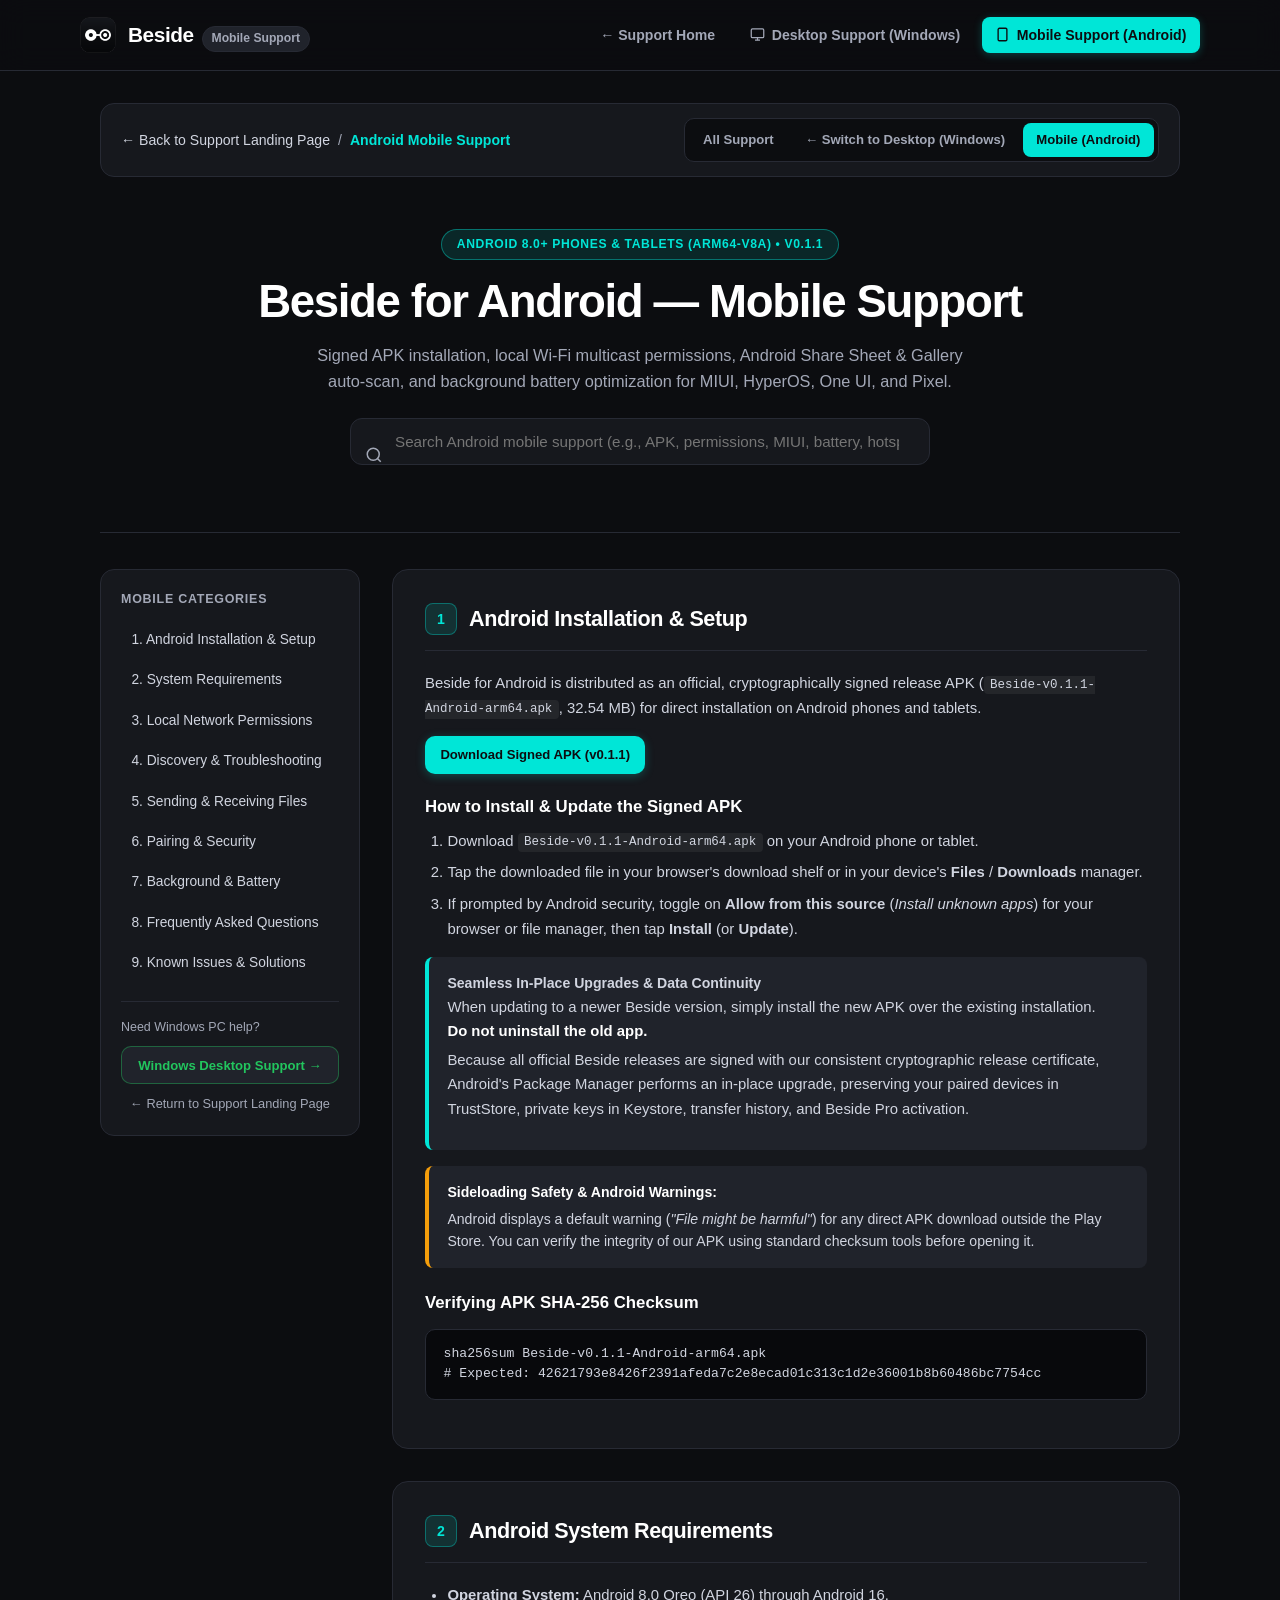
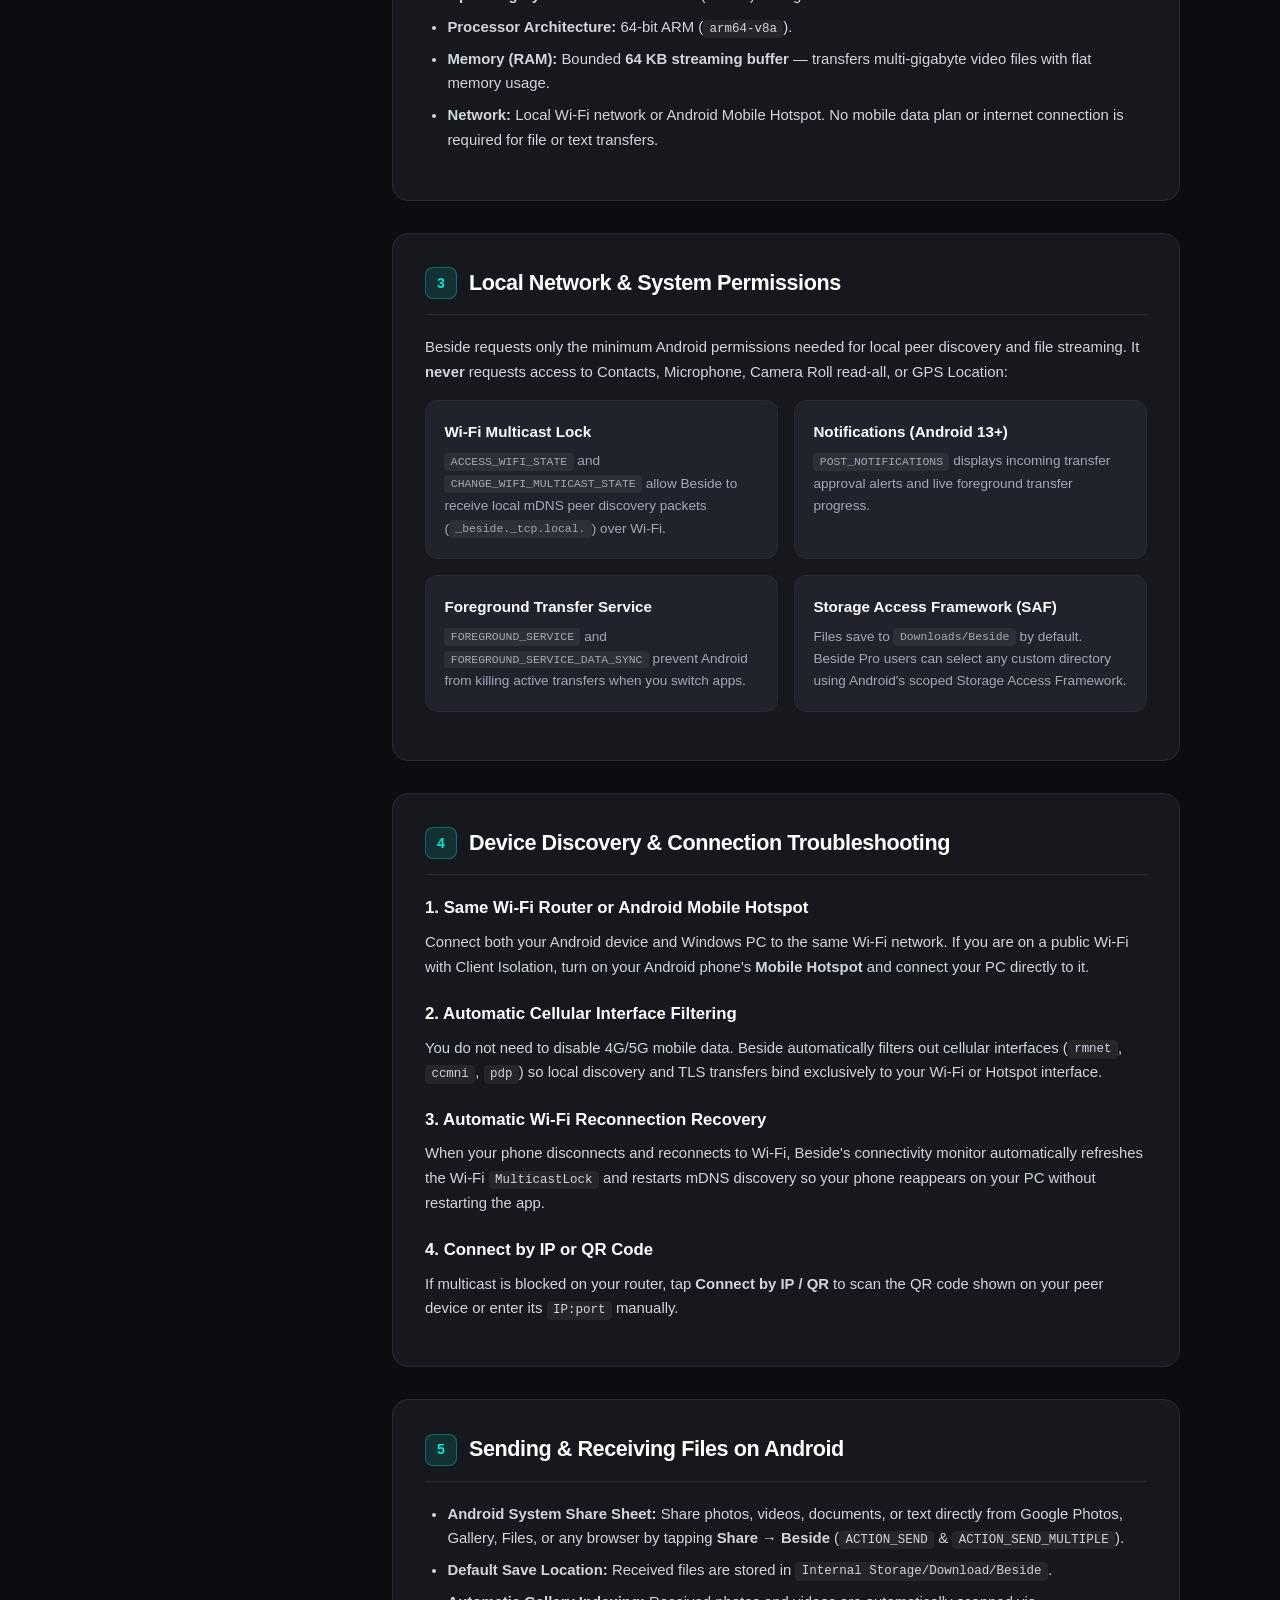
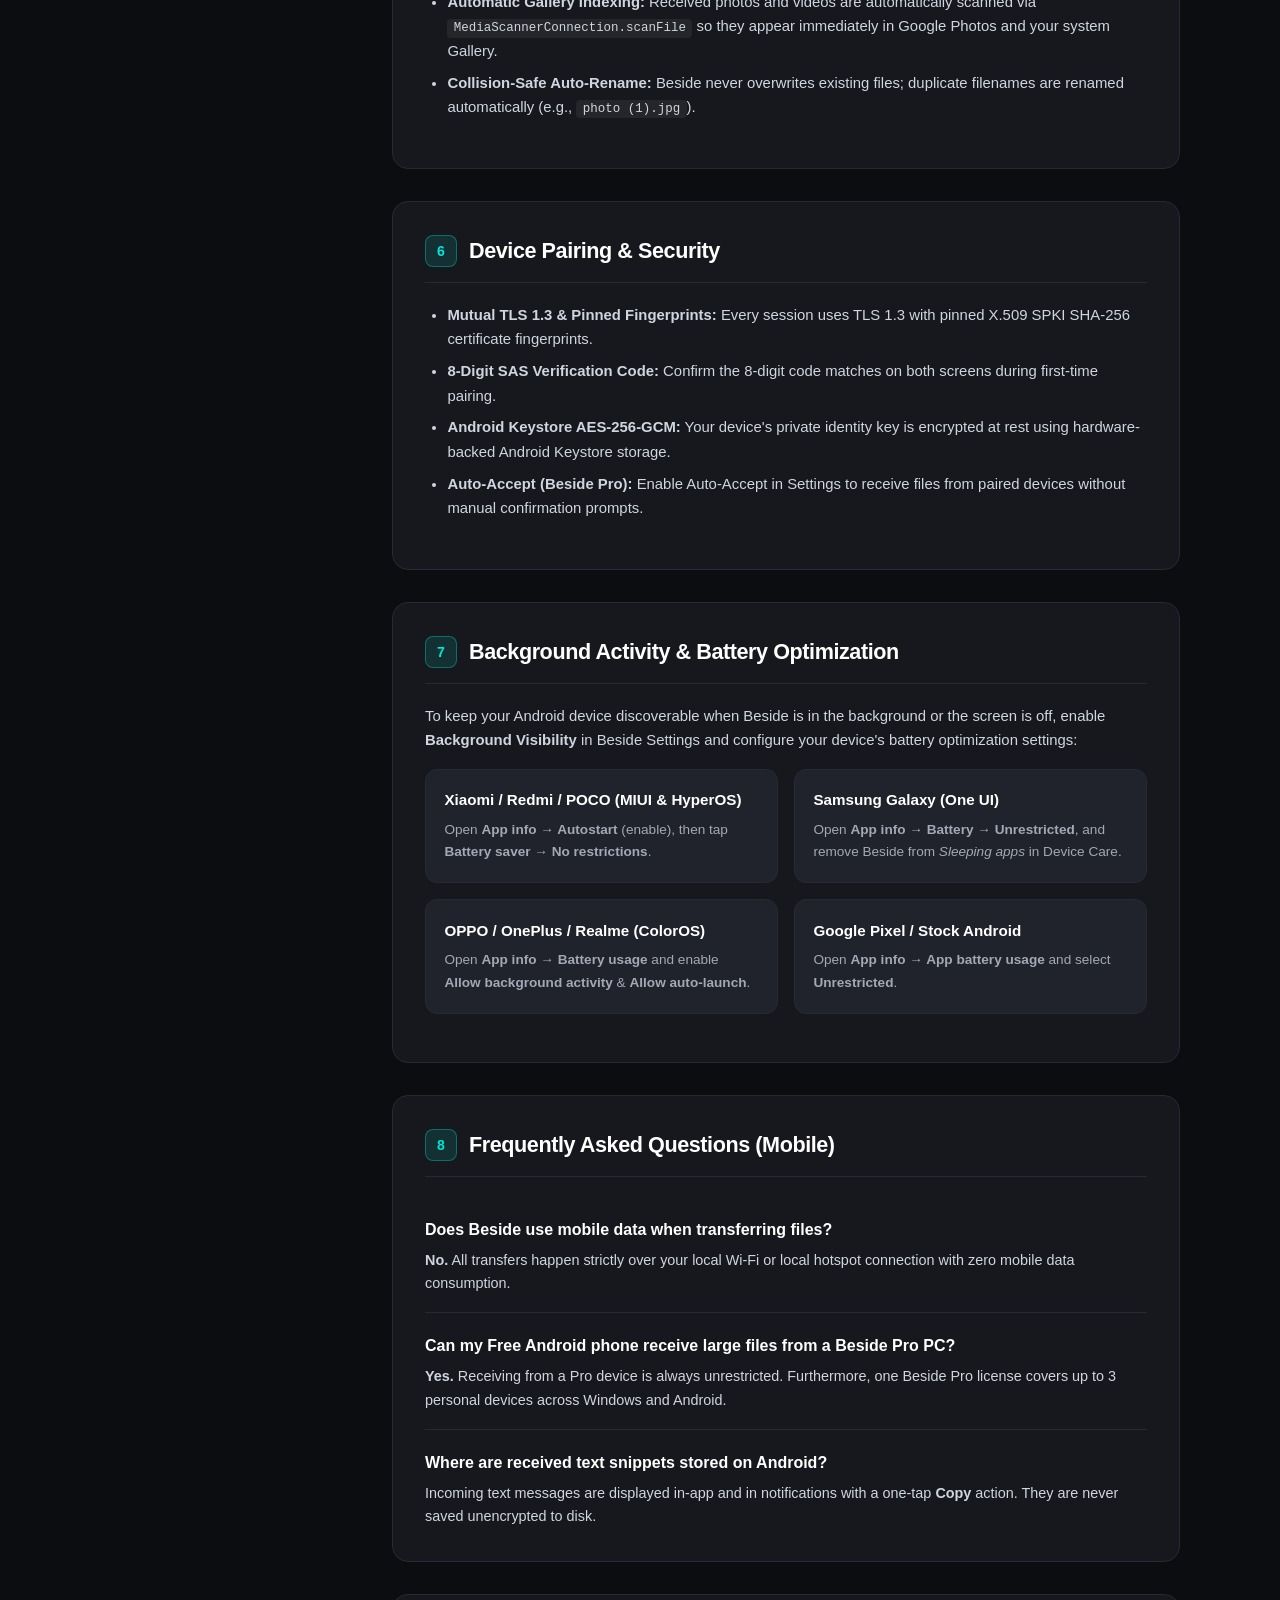
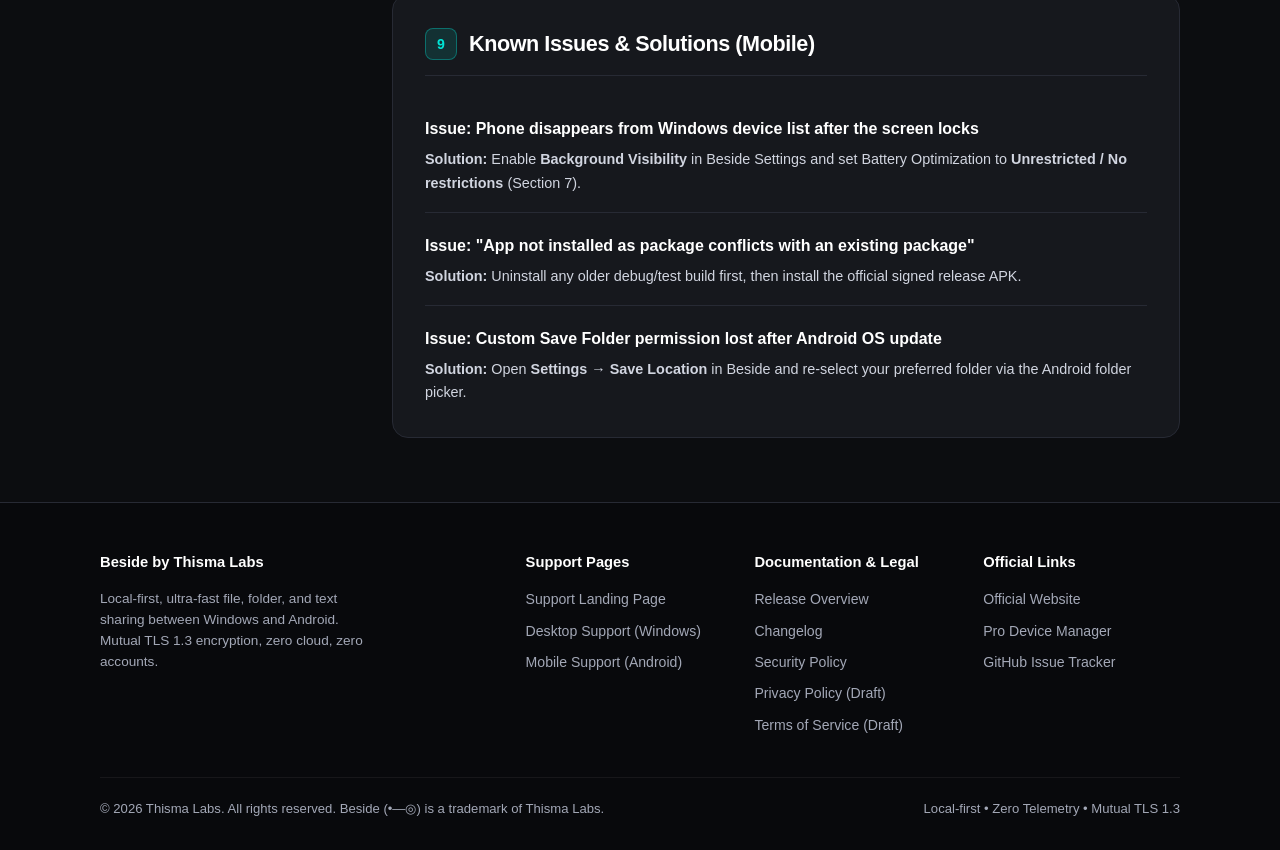
==== mobile.html @ 48322391 "Beside for Android customer support portal and release distribution" ====
<!DOCTYPE html>
<html lang="en">
<head>
  <meta charset="utf-8">
  <meta name="viewport" content="width=device-width, initial-scale=1">
  <title>Android Mobile Support — Beside Help Center</title>
  <meta name="description" content="Dedicated Android 8.0+ customer support for Beside: APK installation, local Wi-Fi multicast permissions, Share Sheet, Gallery auto-scan, and MIUI/HyperOS/One UI battery optimization.">
  <link rel="icon" type="image/png" href="assets/logo.png">
  <link rel="stylesheet" href="styles.css">
</head>
<body>
  <!-- Header & Navigation -->
  <header class="site-header">
    <div class="container header-inner">
      <a href="index.html" class="brand-link" aria-label="Beside Support Center Home">
        <img src="assets/logo.png" alt="Beside Logo" class="brand-logo" width="36" height="36">
        <div class="brand-title-wrap">
          <span class="product-name">Beside</span>
          <span class="support-tag">Mobile Support</span>
        </div>
      </a>

      <nav class="site-nav" aria-label="Support Navigation">
        <a href="index.html" class="nav-link">&larr; Support Home</a>
        <a href="https://thisma-labs.github.io/beside-windows-support" class="nav-link">
          <svg width="15" height="15" viewBox="0 0 24 24" fill="none" stroke="currentColor" stroke-width="2"><rect x="2" y="3" width="20" height="14" rx="2"/><line x1="8" y1="21" x2="16" y2="21"/><line x1="12" y1="17" x2="12" y2="21"/></svg>
          Desktop Support (Windows)
        </a>
        <a href="mobile.html" class="nav-link active-mobile" aria-current="page">
          <svg width="15" height="15" viewBox="0 0 24 24" fill="none" stroke="currentColor" stroke-width="2.2"><rect x="5" y="2" width="14" height="20" rx="2"/><line x1="12" y1="18" x2="12.01" y2="18"/></svg>
          Mobile Support (Android)
        </a>
      </nav>
    </div>
  </header>

  <main>
    <div class="container">
      <!-- Platform Switcher Bar -->
      <div class="platform-switcher-bar" aria-label="Support Platform Switcher">
        <div class="breadcrumb-nav">
          <a href="index.html">&larr; Back to Support Landing Page</a>
          <span>/</span>
          <span style="color: var(--cyan); font-weight: 700;">Android Mobile Support</span>
        </div>
        <div class="platform-tabs" role="navigation" aria-label="Switch Support Platform">
          <a href="index.html" class="platform-tab">All Support</a>
          <a href="https://thisma-labs.github.io/beside-windows-support" class="platform-tab">&larr; Switch to Desktop (Windows)</a>
          <a href="mobile.html" class="platform-tab active-mobile" aria-current="page">Mobile (Android)</a>
        </div>
      </div>

      <!-- Hero & Live Search -->
      <section class="support-hero">
        <div class="support-badge cyan">ANDROID 8.0+ PHONES &amp; TABLETS (arm64-v8a) &bull; v0.1.1</div>
        <h1 class="support-title">Beside for Android — Mobile Support</h1>
        <p class="support-subtitle">
          Signed APK installation, local Wi-Fi multicast permissions, Android Share Sheet &amp; Gallery auto-scan, and background battery optimization for MIUI, HyperOS, One UI, and Pixel.
        </p>
        <div class="support-search-wrap">
          <svg class="support-search-icon" width="18" height="18" viewBox="0 0 24 24" fill="none" stroke="currentColor" stroke-width="2"><circle cx="11" cy="11" r="8"/><line x1="21" y1="21" x2="16.65" y2="16.65"/></svg>
          <input
            id="mobile-search"
            type="search"
            class="support-search-input"
            placeholder="Search Android mobile support (e.g., APK, permissions, MIUI, battery, hotspot, gallery)..."
            aria-label="Search Android mobile support"
            oninput="filterSupport('mobile-search', 'mobile-search-status')"
          >
          <div id="mobile-search-status" class="search-status" aria-live="polite"></div>
        </div>
      </section>

      <div class="support-layout">
        <!-- Sticky Sidebar Table of Contents -->
        <aside class="support-sidebar" aria-label="Mobile Support Sections">
          <h3>Mobile Categories</h3>
          <ul class="support-toc">
            <li><a href="#installation">1. Android Installation &amp; Setup</a></li>
            <li><a href="#requirements">2. System Requirements</a></li>
            <li><a href="#permissions">3. Local Network Permissions</a></li>
            <li><a href="#discovery">4. Discovery &amp; Troubleshooting</a></li>
            <li><a href="#transfers">5. Sending &amp; Receiving Files</a></li>
            <li><a href="#pairing-security">6. Pairing &amp; Security</a></li>
            <li><a href="#battery-background">7. Background &amp; Battery</a></li>
            <li><a href="#faq">8. Frequently Asked Questions</a></li>
            <li><a href="#known-issues">9. Known Issues &amp; Solutions</a></li>
          </ul>
          <div class="support-sidebar-switch">
            <div style="font-size: 0.78rem; color: var(--silver); margin-bottom: 0.5rem;">Need Windows PC help?</div>
            <a href="https://thisma-labs.github.io/beside-windows-support" class="btn btn-secondary btn-sm" style="width: 100%; border-color: rgba(34, 197, 94, 0.4); color: var(--emerald);">
              Windows Desktop Support &rarr;
            </a>
            <a href="index.html" style="display: block; text-align: center; margin-top: 0.65rem; font-size: 0.8rem; color: var(--silver); text-decoration: none;">
              &larr; Return to Support Landing Page
            </a>
          </div>
        </aside>

        <!-- Main Content -->
        <div class="support-content">
          <!-- 1. Android Installation and Setup -->
          <section id="installation" class="support-section searchable-support-block">
            <div class="support-section-header">
              <span class="support-section-num cyan">1</span>
              <h2>Android Installation &amp; Setup</h2>
            </div>
            <p>
              Beside for Android is distributed as an official, cryptographically signed release APK (<code>Beside-v0.1.1-Android-arm64.apk</code>, 32.54 MB) for direct installation on Android phones and tablets.
            </p>
            <div style="margin: 1rem 0 1.25rem;">
              <a href="https://github.com/thisma-labs/beside/releases/download/v0.1.1/Beside-v0.1.1-Android-arm64.apk" class="btn btn-cyan btn-sm">Download Signed APK (v0.1.1)</a>
            </div>
            <h3>How to Install &amp; Update the Signed APK</h3>
            <ol>
              <li>Download <code>Beside-v0.1.1-Android-arm64.apk</code> on your Android phone or tablet.</li>
              <li>Tap the downloaded file in your browser's download shelf or in your device's <strong>Files</strong> / <strong>Downloads</strong> manager.</li>
              <li>If prompted by Android security, toggle on <strong>Allow from this source</strong> (<em>Install unknown apps</em>) for your browser or file manager, then tap <strong>Install</strong> (or <strong>Update</strong>).</li>
            </ol>
            <div class="support-callout cyan" style="margin-top: 1rem;">
              <h4>Seamless In-Place Upgrades &amp; Data Continuity</h4>
              <p>
                When updating to a newer Beside version, simply install the new APK over the existing installation. <strong>Do not uninstall the old app.</strong> Because all official Beside releases are signed with our consistent cryptographic release certificate, Android's Package Manager performs an in-place upgrade, preserving your paired devices in TrustStore, private keys in Keystore, transfer history, and Beside Pro activation.
              </p>
            </div>
            <div class="support-callout amber" style="margin-top: 1rem;">
              <strong>Sideloading Safety &amp; Android Warnings:</strong>
              Android displays a default warning (<em>"File might be harmful"</em>) for any direct APK download outside the Play Store. You can verify the integrity of our APK using standard checksum tools before opening it.
            </div>
            <h3>Verifying APK SHA-256 Checksum</h3>
            <pre class="support-code">sha256sum Beside-v0.1.1-Android-arm64.apk
# Expected: 42621793e8426f2391afeda7c2e8ecad01c313c1d2e36001b8b60486bc7754cc</pre>
          </section>

          <!-- 2. Android System Requirements -->
          <section id="requirements" class="support-section searchable-support-block">
            <div class="support-section-header">
              <span class="support-section-num cyan">2</span>
              <h2>Android System Requirements</h2>
            </div>
            <ul>
              <li><strong>Operating System:</strong> Android 8.0 Oreo (API 26) through Android 16.</li>
              <li><strong>Processor Architecture:</strong> 64-bit ARM (<code>arm64-v8a</code>).</li>
              <li><strong>Memory (RAM):</strong> Bounded <strong>64 KB streaming buffer</strong> — transfers multi-gigabyte video files with flat memory usage.</li>
              <li><strong>Network:</strong> Local Wi-Fi network or Android Mobile Hotspot. No mobile data plan or internet connection is required for file or text transfers.</li>
            </ul>
          </section>

          <!-- 3. Local Network Permissions -->
          <section id="permissions" class="support-section searchable-support-block">
            <div class="support-section-header">
              <span class="support-section-num cyan">3</span>
              <h2>Local Network &amp; System Permissions</h2>
            </div>
            <p>
              Beside requests only the minimum Android permissions needed for local peer discovery and file streaming. It <strong>never</strong> requests access to Contacts, Microphone, Camera Roll read-all, or GPS Location:
            </p>
            <div class="support-grid-2">
              <div class="support-mini-card">
                <h4>Wi-Fi Multicast Lock</h4>
                <p><code>ACCESS_WIFI_STATE</code> and <code>CHANGE_WIFI_MULTICAST_STATE</code> allow Beside to receive local mDNS peer discovery packets (<code>_beside._tcp.local.</code>) over Wi-Fi.</p>
              </div>
              <div class="support-mini-card">
                <h4>Notifications (Android 13+)</h4>
                <p><code>POST_NOTIFICATIONS</code> displays incoming transfer approval alerts and live foreground transfer progress.</p>
              </div>
              <div class="support-mini-card">
                <h4>Foreground Transfer Service</h4>
                <p><code>FOREGROUND_SERVICE</code> and <code>FOREGROUND_SERVICE_DATA_SYNC</code> prevent Android from killing active transfers when you switch apps.</p>
              </div>
              <div class="support-mini-card">
                <h4>Storage Access Framework (SAF)</h4>
                <p>Files save to <code>Downloads/Beside</code> by default. Beside Pro users can select any custom directory using Android's scoped Storage Access Framework.</p>
              </div>
            </div>
          </section>

          <!-- 4. Device Discovery and Connection Troubleshooting -->
          <section id="discovery" class="support-section searchable-support-block">
            <div class="support-section-header">
              <span class="support-section-num cyan">4</span>
              <h2>Device Discovery &amp; Connection Troubleshooting</h2>
            </div>
            <h3>1. Same Wi-Fi Router or Android Mobile Hotspot</h3>
            <p>
              Connect both your Android device and Windows PC to the same Wi-Fi network. If you are on a public Wi-Fi with Client Isolation, turn on your Android phone's <strong>Mobile Hotspot</strong> and connect your PC directly to it.
            </p>
            <h3>2. Automatic Cellular Interface Filtering</h3>
            <p>
              You do not need to disable 4G/5G mobile data. Beside automatically filters out cellular interfaces (<code>rmnet</code>, <code>ccmni</code>, <code>pdp</code>) so local discovery and TLS transfers bind exclusively to your Wi-Fi or Hotspot interface.
            </p>
            <h3>3. Automatic Wi-Fi Reconnection Recovery</h3>
            <p>
              When your phone disconnects and reconnects to Wi-Fi, Beside's connectivity monitor automatically refreshes the Wi-Fi <code>MulticastLock</code> and restarts mDNS discovery so your phone reappears on your PC without restarting the app.
            </p>
            <h3>4. Connect by IP or QR Code</h3>
            <p>
              If multicast is blocked on your router, tap <strong>Connect by IP / QR</strong> to scan the QR code shown on your peer device or enter its <code>IP:port</code> manually.
            </p>
          </section>

          <!-- 5. Sending and Receiving Files -->
          <section id="transfers" class="support-section searchable-support-block">
            <div class="support-section-header">
              <span class="support-section-num cyan">5</span>
              <h2>Sending &amp; Receiving Files on Android</h2>
            </div>
            <ul>
              <li><strong>Android System Share Sheet:</strong> Share photos, videos, documents, or text directly from Google Photos, Gallery, Files, or any browser by tapping <strong>Share &rarr; Beside</strong> (<code>ACTION_SEND</code> &amp; <code>ACTION_SEND_MULTIPLE</code>).</li>
              <li><strong>Default Save Location:</strong> Received files are stored in <code>Internal Storage/Download/Beside</code>.</li>
              <li><strong>Automatic Gallery Indexing:</strong> Received photos and videos are automatically scanned via <code>MediaScannerConnection.scanFile</code> so they appear immediately in Google Photos and your system Gallery.</li>
              <li><strong>Collision-Safe Auto-Rename:</strong> Beside never overwrites existing files; duplicate filenames are renamed automatically (e.g., <code>photo (1).jpg</code>).</li>
            </ul>
          </section>

          <!-- 6. Device Pairing and Security -->
          <section id="pairing-security" class="support-section searchable-support-block">
            <div class="support-section-header">
              <span class="support-section-num cyan">6</span>
              <h2>Device Pairing &amp; Security</h2>
            </div>
            <ul>
              <li><strong>Mutual TLS 1.3 &amp; Pinned Fingerprints:</strong> Every session uses TLS 1.3 with pinned X.509 SPKI SHA-256 certificate fingerprints.</li>
              <li><strong>8-Digit SAS Verification Code:</strong> Confirm the 8-digit code matches on both screens during first-time pairing.</li>
              <li><strong>Android Keystore AES-256-GCM:</strong> Your device's private identity key is encrypted at rest using hardware-backed Android Keystore storage.</li>
              <li><strong>Auto-Accept (Beside Pro):</strong> Enable Auto-Accept in Settings to receive files from paired devices without manual confirmation prompts.</li>
            </ul>
          </section>

          <!-- 7. Background Activity and Battery Optimization -->
          <section id="battery-background" class="support-section searchable-support-block">
            <div class="support-section-header">
              <span class="support-section-num cyan">7</span>
              <h2>Background Activity &amp; Battery Optimization</h2>
            </div>
            <p>
              To keep your Android device discoverable when Beside is in the background or the screen is off, enable <strong>Background Visibility</strong> in Beside Settings and configure your device's battery optimization settings:
            </p>
            <div class="support-grid-2">
              <div class="support-mini-card">
                <h4>Xiaomi / Redmi / POCO (MIUI &amp; HyperOS)</h4>
                <p>Open <strong>App info &rarr; Autostart</strong> (enable), then tap <strong>Battery saver &rarr; No restrictions</strong>.</p>
              </div>
              <div class="support-mini-card">
                <h4>Samsung Galaxy (One UI)</h4>
                <p>Open <strong>App info &rarr; Battery &rarr; Unrestricted</strong>, and remove Beside from <em>Sleeping apps</em> in Device Care.</p>
              </div>
              <div class="support-mini-card">
                <h4>OPPO / OnePlus / Realme (ColorOS)</h4>
                <p>Open <strong>App info &rarr; Battery usage</strong> and enable <strong>Allow background activity</strong> &amp; <strong>Allow auto-launch</strong>.</p>
              </div>
              <div class="support-mini-card">
                <h4>Google Pixel / Stock Android</h4>
                <p>Open <strong>App info &rarr; App battery usage</strong> and select <strong>Unrestricted</strong>.</p>
              </div>
            </div>
          </section>

          <!-- 8. Frequently Asked Questions -->
          <section id="faq" class="support-section searchable-support-block">
            <div class="support-section-header">
              <span class="support-section-num cyan">8</span>
              <h2>Frequently Asked Questions (Mobile)</h2>
            </div>
            <div class="faq-item">
              <h3>Does Beside use mobile data when transferring files?</h3>
              <p><strong>No.</strong> All transfers happen strictly over your local Wi-Fi or local hotspot connection with zero mobile data consumption.</p>
            </div>
            <div class="faq-item">
              <h3>Can my Free Android phone receive large files from a Beside Pro PC?</h3>
              <p><strong>Yes.</strong> Receiving from a Pro device is always unrestricted. Furthermore, one Beside Pro license covers up to 3 personal devices across Windows and Android.</p>
            </div>
            <div class="faq-item">
              <h3>Where are received text snippets stored on Android?</h3>
              <p>Incoming text messages are displayed in-app and in notifications with a one-tap <strong>Copy</strong> action. They are never saved unencrypted to disk.</p>
            </div>
          </section>

          <!-- 9. Known Issues and Solutions -->
          <section id="known-issues" class="support-section searchable-support-block">
            <div class="support-section-header">
              <span class="support-section-num cyan">9</span>
              <h2>Known Issues &amp; Solutions (Mobile)</h2>
            </div>
            <div class="faq-item">
              <h3>Issue: Phone disappears from Windows device list after the screen locks</h3>
              <p><strong>Solution:</strong> Enable <strong>Background Visibility</strong> in Beside Settings and set Battery Optimization to <strong>Unrestricted / No restrictions</strong> (Section 7).</p>
            </div>
            <div class="faq-item">
              <h3>Issue: "App not installed as package conflicts with an existing package"</h3>
              <p><strong>Solution:</strong> Uninstall any older debug/test build first, then install the official signed release APK.</p>
            </div>
            <div class="faq-item">
              <h3>Issue: Custom Save Folder permission lost after Android OS update</h3>
              <p><strong>Solution:</strong> Open <strong>Settings &rarr; Save Location</strong> in Beside and re-select your preferred folder via the Android folder picker.</p>
            </div>
          </section>
        </div>
      </div>
    </div>
  </main>

  <!-- Footer -->
  <footer class="site-footer">
    <div class="container">
      <div class="footer-grid">
        <div class="footer-col">
          <h4>Beside by Thisma Labs</h4>
          <p style="max-width: 280px; font-size: 0.85rem; line-height: 1.55;">
            Local-first, ultra-fast file, folder, and text sharing between Windows and Android. Mutual TLS 1.3 encryption, zero cloud, zero accounts.
          </p>
        </div>
        <div class="footer-col">
          <h4>Support Pages</h4>
          <ul>
            <li><a href="index.html">Support Landing Page</a></li>
            <li><a href="https://thisma-labs.github.io/beside-windows-support">Desktop Support (Windows)</a></li>
            <li><a href="mobile.html">Mobile Support (Android)</a></li>
          </ul>
        </div>
        <div class="footer-col">
          <h4>Documentation &amp; Legal</h4>
          <ul>
            <li><a href="README.md">Release Overview</a></li>
            <li><a href="CHANGELOG.md">Changelog</a></li>
            <li><a href="SECURITY.md">Security Policy</a></li>
            <li><a href="https://beside-license-worker.khthisald.workers.dev/legal/privacy">Privacy Policy (Draft)</a></li>
            <li><a href="https://beside-license-worker.khthisald.workers.dev/legal/terms">Terms of Service (Draft)</a></li>
          </ul>
        </div>
        <div class="footer-col">
          <h4>Official Links</h4>
          <ul>
            <li><a href="https://beside-license-worker.khthisald.workers.dev" target="_blank" rel="noopener noreferrer">Official Website</a></li>
            <li><a href="https://beside-license-worker.khthisald.workers.dev/devices" target="_blank" rel="noopener noreferrer">Pro Device Manager</a></li>
            <li><a href="https://github.com/thisma-labs/beside/issues" target="_blank" rel="noopener noreferrer">GitHub Issue Tracker</a></li>
          </ul>
        </div>
      </div>
      <div class="footer-bottom">
        <div>&copy; 2026 Thisma Labs. All rights reserved. Beside (&bull;&mdash;&#9678;) is a trademark of Thisma Labs.</div>
        <div>Local-first &bull; Zero Telemetry &bull; Mutual TLS 1.3</div>
      </div>
    </div>
  </footer>

  <script>
    function filterSupport(inputId, statusId) {
      var input = document.getElementById(inputId);
      var status = document.getElementById(statusId);
      if (!input) return;
      var q = (input.value || '').trim().toLowerCase();
      var blocks = document.querySelectorAll('.searchable-support-block');
      var count = 0;
      for (var i = 0; i < blocks.length; i++) {
        var el = blocks[i];
        var txt = (el.textContent || '').toLowerCase();
        if (!q || txt.indexOf(q) !== -1) {
          el.style.display = '';
          count++;
        } else {
          el.style.display = 'none';
        }
      }
      if (status) {
        status.textContent = !q ? '' : (count === 0 ? 'No matching sections found.' : 'Showing ' + count + ' matching section' + (count === 1 ? '' : 's') + '.');
      }
    }
  </script>
</body>
</html>
---- styles.css ----
/*
 * Beside Customer Support Center — Official Stylesheet
 * Brand Palette: Obsidian Dark (#0C0D10), Slate Cards (#16181D),
 * Signal Emerald (#22C55E) for Desktop/Primary, Cyan (#00E6D7) for Mobile/Accent.
 * WCAG 2.2 AA Accessible & Mobile-First Responsive Layout.
 */

:root {
  --bg: #0C0D10;
  --bg-footer: #08090C;
  --card: #16181D;
  --card-elevated: #20232B;
  --card-hover: #262A34;
  --border: #272A34;
  --border-focus: #3A4050;
  --emerald: #22C55E;
  --emerald-subtle: rgba(34, 197, 94, 0.12);
  --emerald-glow: rgba(34, 197, 94, 0.25);
  --cyan: #00E6D7;
  --cyan-subtle: rgba(0, 230, 215, 0.12);
  --cyan-glow: rgba(0, 230, 215, 0.25);
  --amber: #F59E0B;
  --amber-subtle: rgba(245, 158, 11, 0.12);
  --white: #FFFFFF;
  --silver: #A3A8B7;
  --silver-light: #D1D5E0;
  --font-sans: -apple-system, BlinkMacSystemFont, "Segoe UI", Roboto, Inter, Helvetica, Arial, sans-serif;
  --font-mono: ui-monospace, "Cascadia Code", "JetBrains Mono", Consolas, monospace;
  --max-w: 1120px;
}

* {
  box-sizing: border-box;
  margin: 0;
  padding: 0;
}

html {
  scroll-behavior: smooth;
}

body {
  background-color: var(--bg);
  color: var(--white);
  font-family: var(--font-sans);
  line-height: 1.6;
  display: flex;
  flex-direction: column;
  min-height: 100vh;
  -webkit-font-smoothing: antialiased;
}

a:focus-visible,
button:focus-visible,
input:focus-visible {
  outline: 2px solid var(--emerald);
  outline-offset: 3px;
}

.container {
  width: 100%;
  max-width: var(--max-w);
  margin: 0 auto;
  padding: 0 1.25rem;
}

/* Header & Primary Navigation */
.site-header {
  position: sticky;
  top: 0;
  z-index: 100;
  background: rgba(12, 13, 16, 0.92);
  backdrop-filter: blur(14px);
  -webkit-backdrop-filter: blur(14px);
  border-bottom: 1px solid var(--border);
}

.header-inner {
  display: flex;
  align-items: center;
  justify-content: space-between;
  min-height: 70px;
  gap: 1rem;
  padding: 0.5rem 0;
}

.brand-link {
  display: inline-flex;
  align-items: center;
  gap: 0.75rem;
  text-decoration: none;
  color: var(--white);
}

.brand-logo {
  width: 36px;
  height: 36px;
  border-radius: 9px;
  display: block;
}

.brand-title-wrap {
  display: flex;
  align-items: baseline;
  gap: 0.5rem;
  flex-wrap: wrap;
}

.product-name {
  font-size: 1.3rem;
  font-weight: 800;
  letter-spacing: -0.02em;
  color: var(--white);
}

.support-tag {
  font-size: 0.76rem;
  font-weight: 600;
  color: var(--silver);
  background: var(--card-elevated);
  border: 1px solid var(--border);
  padding: 0.15rem 0.55rem;
  border-radius: 9999px;
}

.site-nav {
  display: flex;
  align-items: center;
  gap: 0.5rem;
  flex-wrap: wrap;
}

.nav-link {
  display: inline-flex;
  align-items: center;
  gap: 0.4rem;
  padding: 0.45rem 0.85rem;
  border-radius: 8px;
  color: var(--silver);
  text-decoration: none;
  font-size: 0.88rem;
  font-weight: 600;
  transition: all 0.15s ease;
}

.nav-link:hover {
  color: var(--white);
  background: var(--card-elevated);
}

.nav-link.active-hub {
  color: var(--white);
  background: var(--card-elevated);
  border: 1px solid var(--border-focus);
}

.nav-link.active-desktop {
  background: var(--emerald);
  color: #0C0D10;
  box-shadow: 0 2px 8px var(--emerald-glow);
}

.nav-link.active-mobile {
  background: var(--cyan);
  color: #0C0D10;
  box-shadow: 0 2px 8px var(--cyan-glow);
}

/* Buttons */
.btn {
  display: inline-flex;
  align-items: center;
  justify-content: center;
  gap: 0.5rem;
  padding: 0.65rem 1.25rem;
  font-size: 0.9rem;
  font-weight: 600;
  border-radius: 10px;
  text-decoration: none;
  transition: all 0.15s ease;
  cursor: pointer;
  border: 1px solid transparent;
  white-space: nowrap;
}

.btn:hover {
  opacity: 0.94;
  transform: translateY(-1px);
}

.btn-primary {
  background: var(--emerald);
  color: #0C0D10;
  box-shadow: 0 2px 10px var(--emerald-glow);
}

.btn-cyan {
  background: var(--cyan);
  color: #0C0D10;
  box-shadow: 0 2px 10px var(--cyan-glow);
}

.btn-secondary {
  background: var(--card-elevated);
  color: var(--white);
  border-color: var(--border);
}

.btn-secondary:hover {
  background: var(--card-hover);
  border-color: var(--border-focus);
}

.btn-sm {
  padding: 0.45rem 0.9rem;
  font-size: 0.82rem;
}

/* Main Content */
main {
  flex: 1;
  padding: 2rem 0 4rem;
}

/* Platform Switcher Subbar */
.platform-switcher-bar {
  display: flex;
  align-items: center;
  justify-content: space-between;
  flex-wrap: wrap;
  gap: 1rem;
  background: var(--card);
  border: 1px solid var(--border);
  border-radius: 14px;
  padding: 0.85rem 1.25rem;
  margin-bottom: 2rem;
}

.breadcrumb-nav {
  display: flex;
  align-items: center;
  gap: 0.5rem;
  font-size: 0.88rem;
  color: var(--silver);
  flex-wrap: wrap;
}

.breadcrumb-nav a {
  color: var(--silver-light);
  text-decoration: none;
  font-weight: 500;
  display: inline-flex;
  align-items: center;
  gap: 0.35rem;
}

.breadcrumb-nav a:hover {
  color: var(--emerald);
}

.platform-tabs {
  display: inline-flex;
  align-items: center;
  background: var(--bg);
  border: 1px solid var(--border);
  border-radius: 10px;
  padding: 0.25rem;
  gap: 0.25rem;
  flex-wrap: wrap;
}

.platform-tab {
  display: inline-flex;
  align-items: center;
  gap: 0.4rem;
  padding: 0.42rem 0.85rem;
  border-radius: 8px;
  font-size: 0.82rem;
  font-weight: 600;
  text-decoration: none;
  color: var(--silver);
  transition: all 0.15s ease;
}

.platform-tab:hover {
  color: var(--white);
  background: var(--card-elevated);
}

.platform-tab.active-desktop {
  background: var(--emerald);
  color: #0C0D10;
}

.platform-tab.active-mobile {
  background: var(--cyan);
  color: #0C0D10;
}

.platform-tab.active-hub {
  background: var(--card-elevated);
  color: var(--white);
}

/* Hero Section */
.support-hero {
  text-align: center;
  padding: 1.25rem 0 2.5rem;
  border-bottom: 1px solid var(--border);
  margin-bottom: 2.25rem;
}

.support-badge {
  display: inline-flex;
  align-items: center;
  gap: 0.45rem;
  background: var(--emerald-subtle);
  border: 1px solid rgba(34, 197, 94, 0.4);
  color: var(--emerald);
  font-size: 0.76rem;
  font-weight: 700;
  letter-spacing: 0.05em;
  padding: 0.32rem 0.9rem;
  border-radius: 9999px;
  margin-bottom: 1rem;
  text-transform: uppercase;
}

.support-badge.cyan {
  background: var(--cyan-subtle);
  border-color: rgba(0, 230, 215, 0.4);
  color: var(--cyan);
}

.support-title {
  font-size: clamp(1.9rem, 4.2vw, 2.85rem);
  font-weight: 800;
  letter-spacing: -0.03em;
  line-height: 1.15;
  margin-bottom: 0.85rem;
}

.support-subtitle {
  font-size: 1.02rem;
  color: var(--silver);
  max-width: 680px;
  margin: 0 auto 1.5rem;
  line-height: 1.6;
}

/* Search Box */
.support-search-wrap {
  max-width: 580px;
  margin: 0 auto;
  position: relative;
}

.support-search-input {
  width: 100%;
  background: var(--card);
  border: 1px solid var(--border);
  border-radius: 12px;
  padding: 0.85rem 1rem 0.85rem 2.75rem;
  color: var(--white);
  font-size: 0.95rem;
  font-family: var(--font-sans);
}

.support-search-input:focus {
  border-color: var(--emerald);
  box-shadow: 0 0 0 3px var(--emerald-subtle);
}

.support-search-icon {
  position: absolute;
  left: 0.95rem;
  top: 50%;
  transform: translateY(-50%);
  color: var(--silver);
  pointer-events: none;
}

.search-status {
  font-size: 0.82rem;
  color: var(--silver);
  margin-top: 0.5rem;
  min-height: 1.2rem;
}

/* Platform Selection Cards */
.platform-selector-grid {
  display: grid;
  grid-template-columns: repeat(auto-fit, minmax(320px, 1fr));
  gap: 1.5rem;
  margin-bottom: 3rem;
}

.platform-card {
  background: var(--card);
  border: 1px solid var(--border);
  border-radius: 16px;
  padding: 2rem;
  display: flex;
  flex-direction: column;
  transition: border-color 0.2s ease, transform 0.2s ease;
}

.platform-card:hover {
  transform: translateY(-2px);
}

.platform-card.desktop-card:hover {
  border-color: rgba(34, 197, 94, 0.5);
}

.platform-card.mobile-card:hover {
  border-color: rgba(0, 230, 215, 0.5);
}

.platform-card-header {
  display: flex;
  align-items: center;
  gap: 1rem;
  margin-bottom: 1rem;
}

.platform-icon-box {
  width: 52px;
  height: 52px;
  border-radius: 12px;
  display: flex;
  align-items: center;
  justify-content: center;
  flex-shrink: 0;
}

.platform-icon-box.desktop {
  background: var(--emerald-subtle);
  border: 1px solid rgba(34, 197, 94, 0.35);
  color: var(--emerald);
}

.platform-icon-box.mobile {
  background: var(--cyan-subtle);
  border: 1px solid rgba(0, 230, 215, 0.35);
  color: var(--cyan);
}

.platform-topic-list {
  list-style: none;
  margin: 1rem 0 1.75rem;
  display: grid;
  grid-template-columns: 1fr 1fr;
  gap: 0.55rem 0.75rem;
}

.platform-topic-list li a {
  color: var(--silver-light);
  text-decoration: none;
  font-size: 0.86rem;
}

.platform-topic-list li a:hover {
  color: var(--emerald);
}

.mobile-card .platform-topic-list li a:hover {
  color: var(--cyan);
}

/* Two-Column Help Layout */
.support-layout {
  display: grid;
  grid-template-columns: 260px 1fr;
  gap: 2rem;
  align-items: start;
}

.support-sidebar {
  position: sticky;
  top: 90px;
  background: var(--card);
  border: 1px solid var(--border);
  border-radius: 14px;
  padding: 1.25rem;
}

.support-sidebar h3 {
  font-size: 0.78rem;
  font-weight: 700;
  text-transform: uppercase;
  letter-spacing: 0.06em;
  color: var(--silver);
  margin-bottom: 0.75rem;
}

.support-toc {
  list-style: none;
  display: flex;
  flex-direction: column;
  gap: 0.25rem;
}

.support-toc a {
  display: block;
  padding: 0.45rem 0.65rem;
  border-radius: 8px;
  color: var(--silver-light);
  text-decoration: none;
  font-size: 0.86rem;
  font-weight: 500;
  transition: all 0.15s ease;
}

.support-toc a:hover {
  background: var(--card-elevated);
  color: var(--white);
}

.support-sidebar-switch {
  margin-top: 1.25rem;
  padding-top: 1rem;
  border-top: 1px solid var(--border);
}

/* Content Sections */
.support-content {
  display: flex;
  flex-direction: column;
  gap: 2rem;
  min-width: 0;
}

.support-section {
  background: var(--card);
  border: 1px solid var(--border);
  border-radius: 16px;
  padding: 2rem;
  scroll-margin-top: 90px;
}

.support-section-header {
  display: flex;
  align-items: center;
  gap: 0.75rem;
  margin-bottom: 1.25rem;
  padding-bottom: 0.85rem;
  border-bottom: 1px solid var(--border);
}

.support-section-num {
  width: 32px;
  height: 32px;
  border-radius: 8px;
  background: var(--emerald-subtle);
  border: 1px solid rgba(34, 197, 94, 0.35);
  color: var(--emerald);
  font-weight: 800;
  font-size: 0.88rem;
  display: inline-flex;
  align-items: center;
  justify-content: center;
  flex-shrink: 0;
}

.support-section-num.cyan {
  background: var(--cyan-subtle);
  border-color: rgba(0, 230, 215, 0.35);
  color: var(--cyan);
}

.support-section h2 {
  font-size: 1.35rem;
  letter-spacing: -0.02em;
  color: var(--white);
}

.support-section h3 {
  font-size: 1.05rem;
  color: var(--white);
  margin: 1.35rem 0 0.5rem;
}

.support-section h3:first-of-type {
  margin-top: 0.25rem;
}

.support-section p {
  color: var(--silver-light);
  font-size: 0.93rem;
  line-height: 1.65;
  margin-bottom: 0.85rem;
}

.support-section ul,
.support-section ol {
  color: var(--silver-light);
  font-size: 0.93rem;
  line-height: 1.65;
  padding-left: 1.4rem;
  margin-bottom: 1rem;
}

.support-section li {
  margin-bottom: 0.45rem;
}

.support-section code {
  font-family: var(--font-mono);
  font-size: 0.84em;
  background: rgba(255, 255, 255, 0.06);
  padding: 0.15rem 0.4rem;
  border-radius: 4px;
}

.support-code {
  background: var(--bg-footer);
  border: 1px solid var(--border);
  border-radius: 10px;
  padding: 0.9rem 1.1rem;
  font-family: var(--font-mono);
  font-size: 0.82rem;
  color: var(--silver-light);
  overflow-x: auto;
  margin: 0.75rem 0 1rem;
  line-height: 1.55;
}

.support-callout {
  background: var(--card-elevated);
  border-left: 4px solid var(--emerald);
  border-radius: 8px;
  padding: 0.95rem 1.15rem;
  margin: 1rem 0;
  font-size: 0.88rem;
  color: var(--silver-light);
}

.support-callout.cyan {
  border-left-color: var(--cyan);
}

.support-callout.amber {
  border-left-color: var(--amber);
}

.support-callout strong {
  color: var(--white);
  display: block;
  margin-bottom: 0.25rem;
}

.support-grid-2 {
  display: grid;
  grid-template-columns: repeat(auto-fit, minmax(250px, 1fr));
  gap: 1rem;
  margin: 1rem 0;
}

.support-mini-card {
  background: var(--card-elevated);
  border: 1px solid var(--border);
  border-radius: 12px;
  padding: 1.15rem;
}

.support-mini-card h4 {
  color: var(--white);
  font-size: 0.95rem;
  margin-bottom: 0.4rem;
}

.support-mini-card p {
  font-size: 0.85rem;
  color: var(--silver);
  margin-bottom: 0;
}

.faq-item {
  border-bottom: 1px solid var(--border);
  padding: 1rem 0;
}

.faq-item:last-child {
  border-bottom: none;
  padding-bottom: 0;
}

.faq-item h3 {
  margin: 0 0 0.4rem;
  font-size: 1rem;
  color: var(--white);
}

.faq-item p {
  margin-bottom: 0;
  font-size: 0.9rem;
}

/* Footer */
.site-footer {
  background: var(--bg-footer);
  border-top: 1px solid var(--border);
  padding: 3rem 0 2rem;
  color: var(--silver);
  font-size: 0.88rem;
}

.footer-grid {
  display: grid;
  grid-template-columns: 2fr 1fr 1fr 1fr;
  gap: 2rem;
  margin-bottom: 2rem;
}

.footer-col h4 {
  color: var(--white);
  font-size: 0.92rem;
  font-weight: 700;
  margin-bottom: 0.85rem;
}

.footer-col ul {
  list-style: none;
}

.footer-col li {
  margin-bottom: 0.55rem;
}

.footer-col a {
  color: var(--silver);
  text-decoration: none;
}

.footer-col a:hover {
  color: var(--white);
}

.footer-bottom {
  border-top: 1px solid rgba(255, 255, 255, 0.06);
  padding-top: 1.25rem;
  display: flex;
  align-items: center;
  justify-content: space-between;
  flex-wrap: wrap;
  gap: 1rem;
  font-size: 0.82rem;
}

/* Responsive Breakpoints */
@media (max-width: 900px) {
  .support-layout {
    grid-template-columns: 1fr;
  }
  .support-sidebar {
    position: static;
  }
  .support-toc {
    flex-direction: row;
    flex-wrap: wrap;
    gap: 0.4rem;
  }
  .support-toc a {
    background: var(--card-elevated);
    border: 1px solid var(--border);
    font-size: 0.8rem;
    padding: 0.35rem 0.65rem;
  }
  .footer-grid {
    grid-template-columns: 1fr 1fr;
  }
}

@media (max-width: 640px) {
  .header-inner {
    flex-direction: column;
    align-items: flex-start;
  }
  .site-nav {
    width: 100%;
    justify-content: flex-start;
  }
  .platform-topic-list {
    grid-template-columns: 1fr;
  }
  .support-section {
    padding: 1.35rem 1.15rem;
  }
  .platform-switcher-bar {
    flex-direction: column;
    align-items: stretch;
  }
  .footer-grid {
    grid-template-columns: 1fr;
  }
}
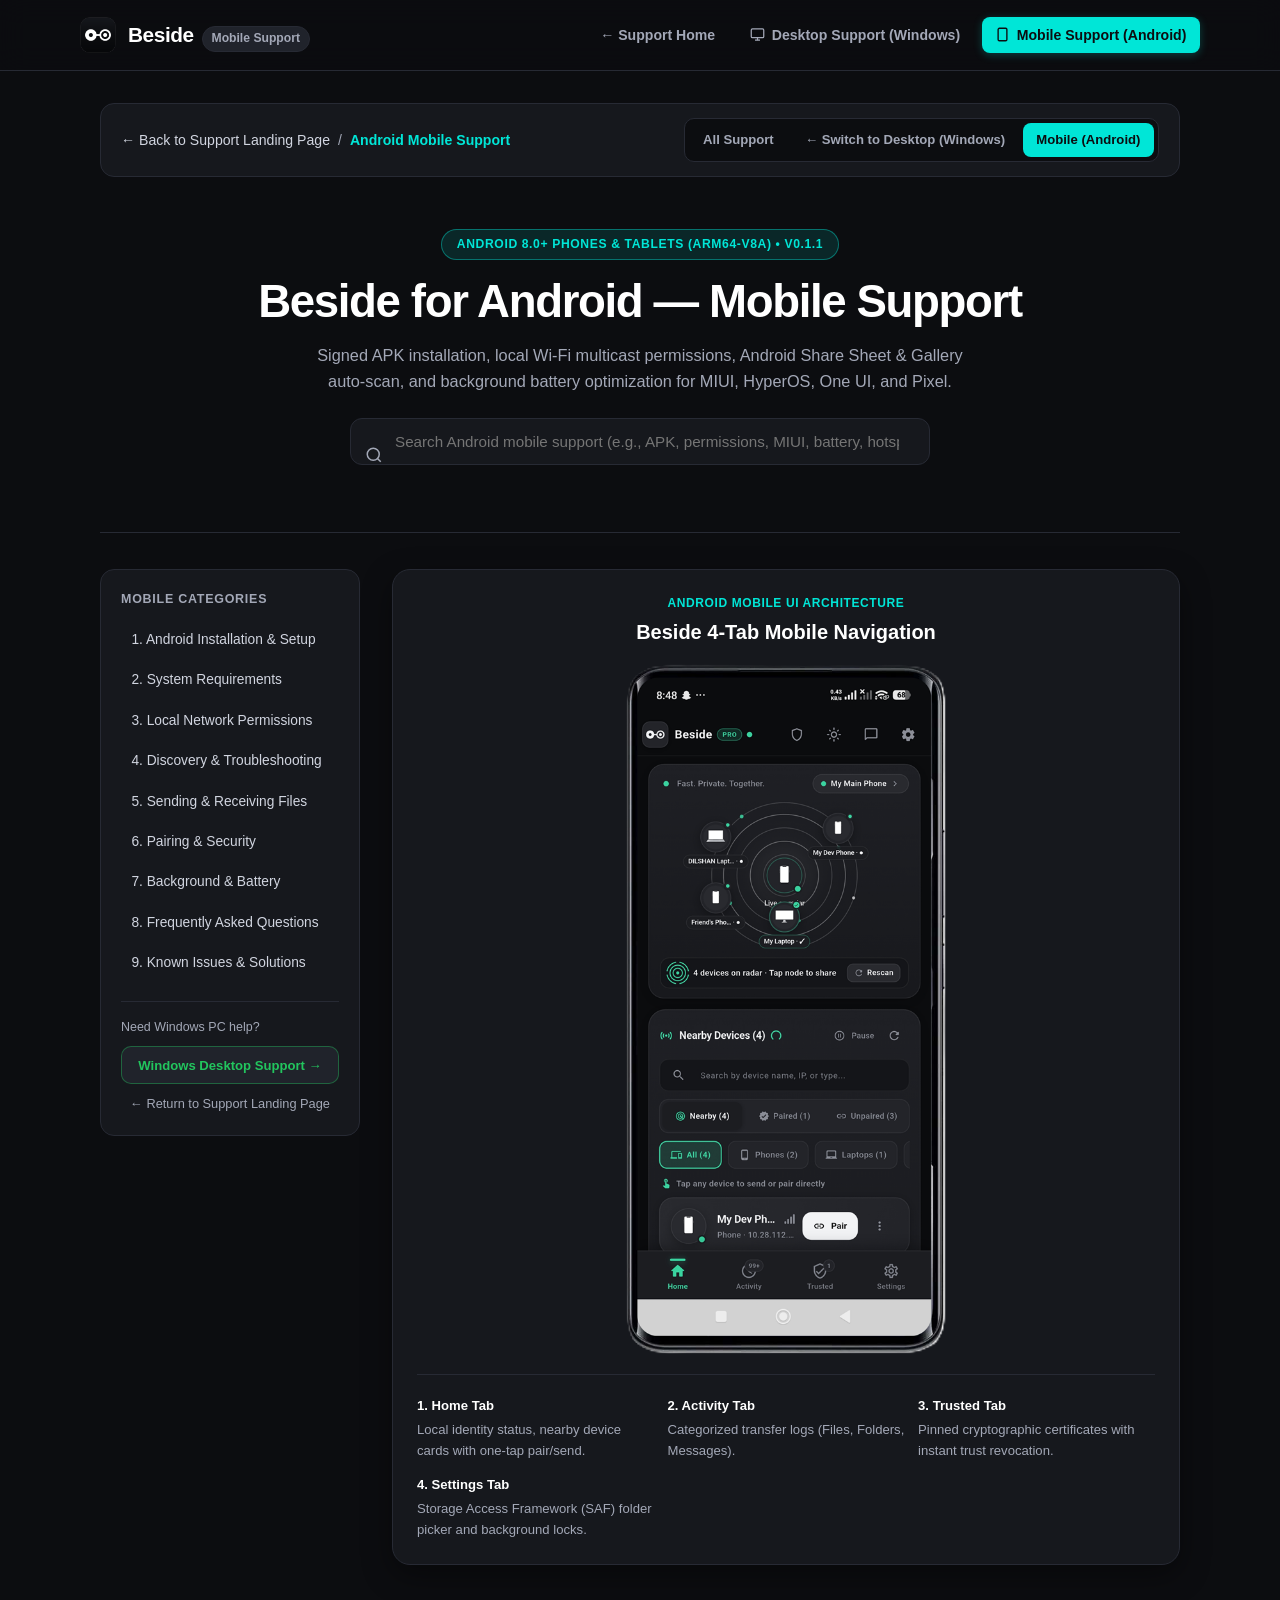
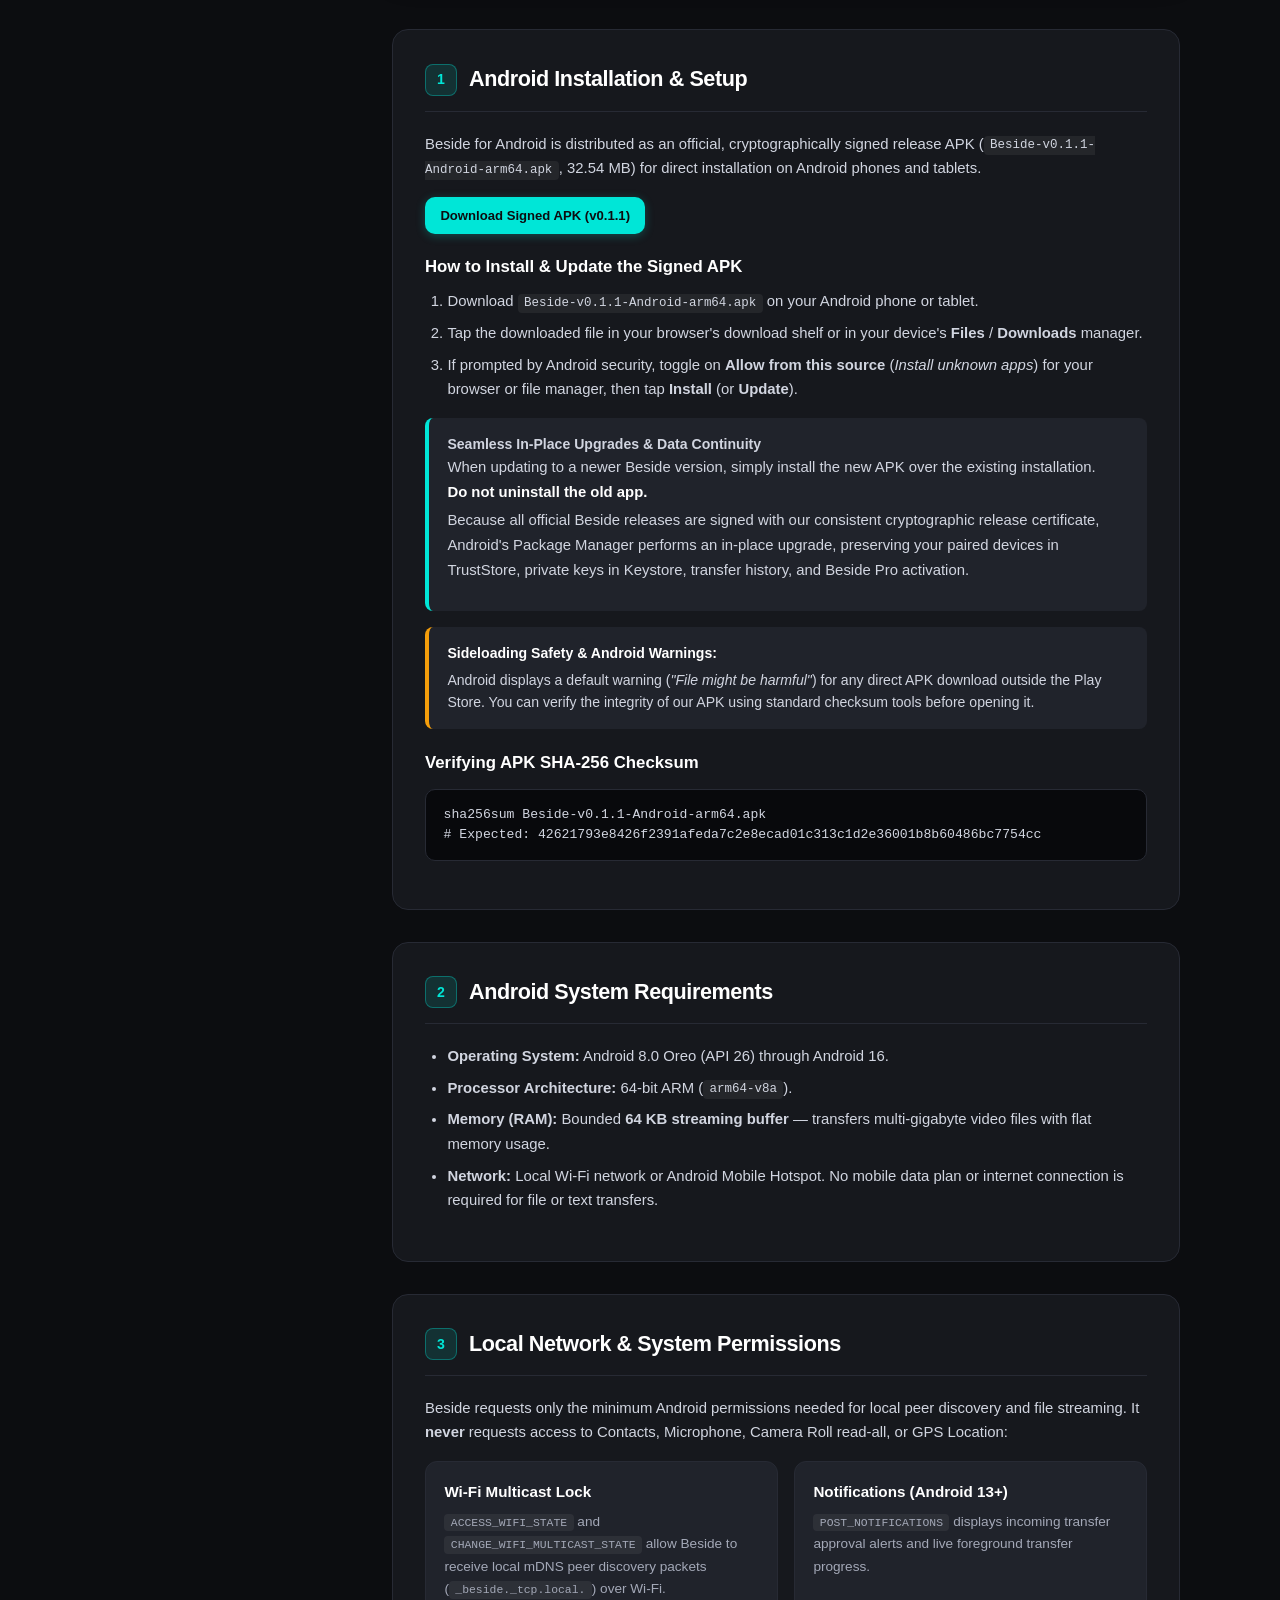
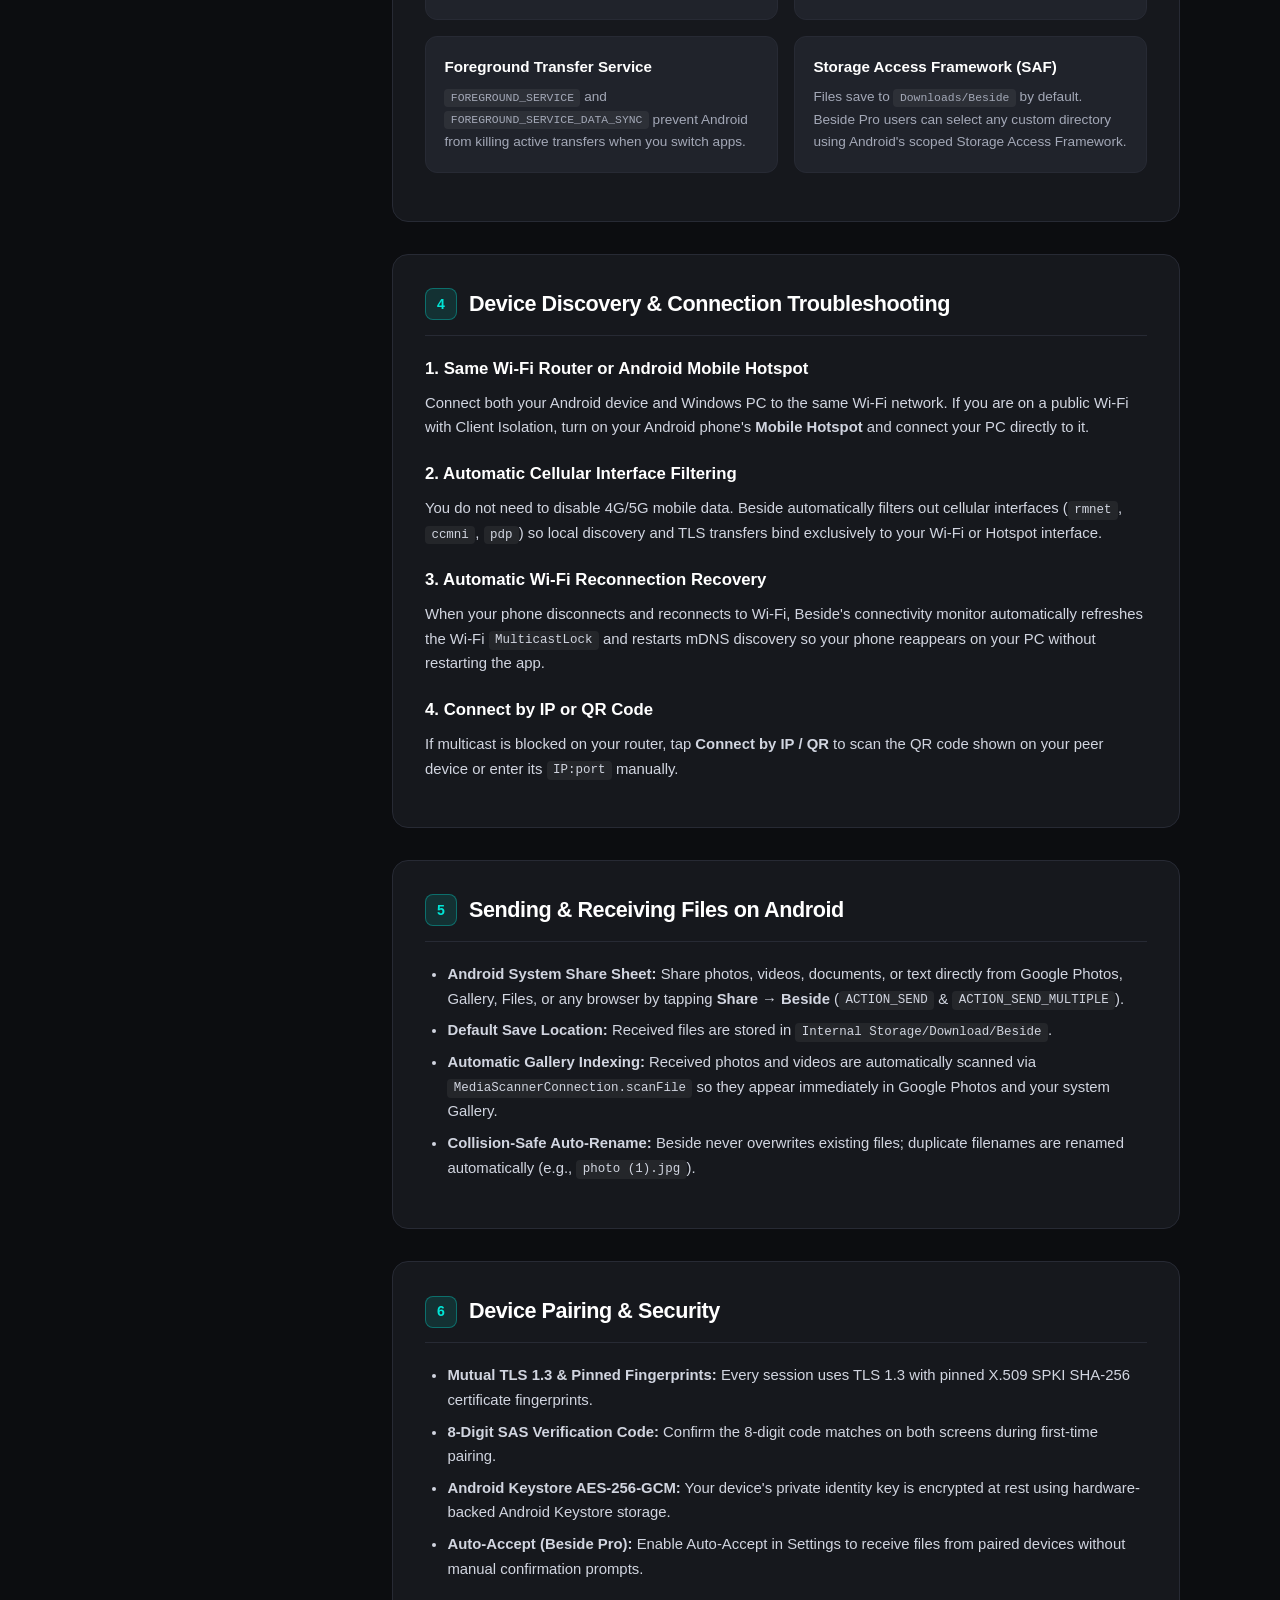
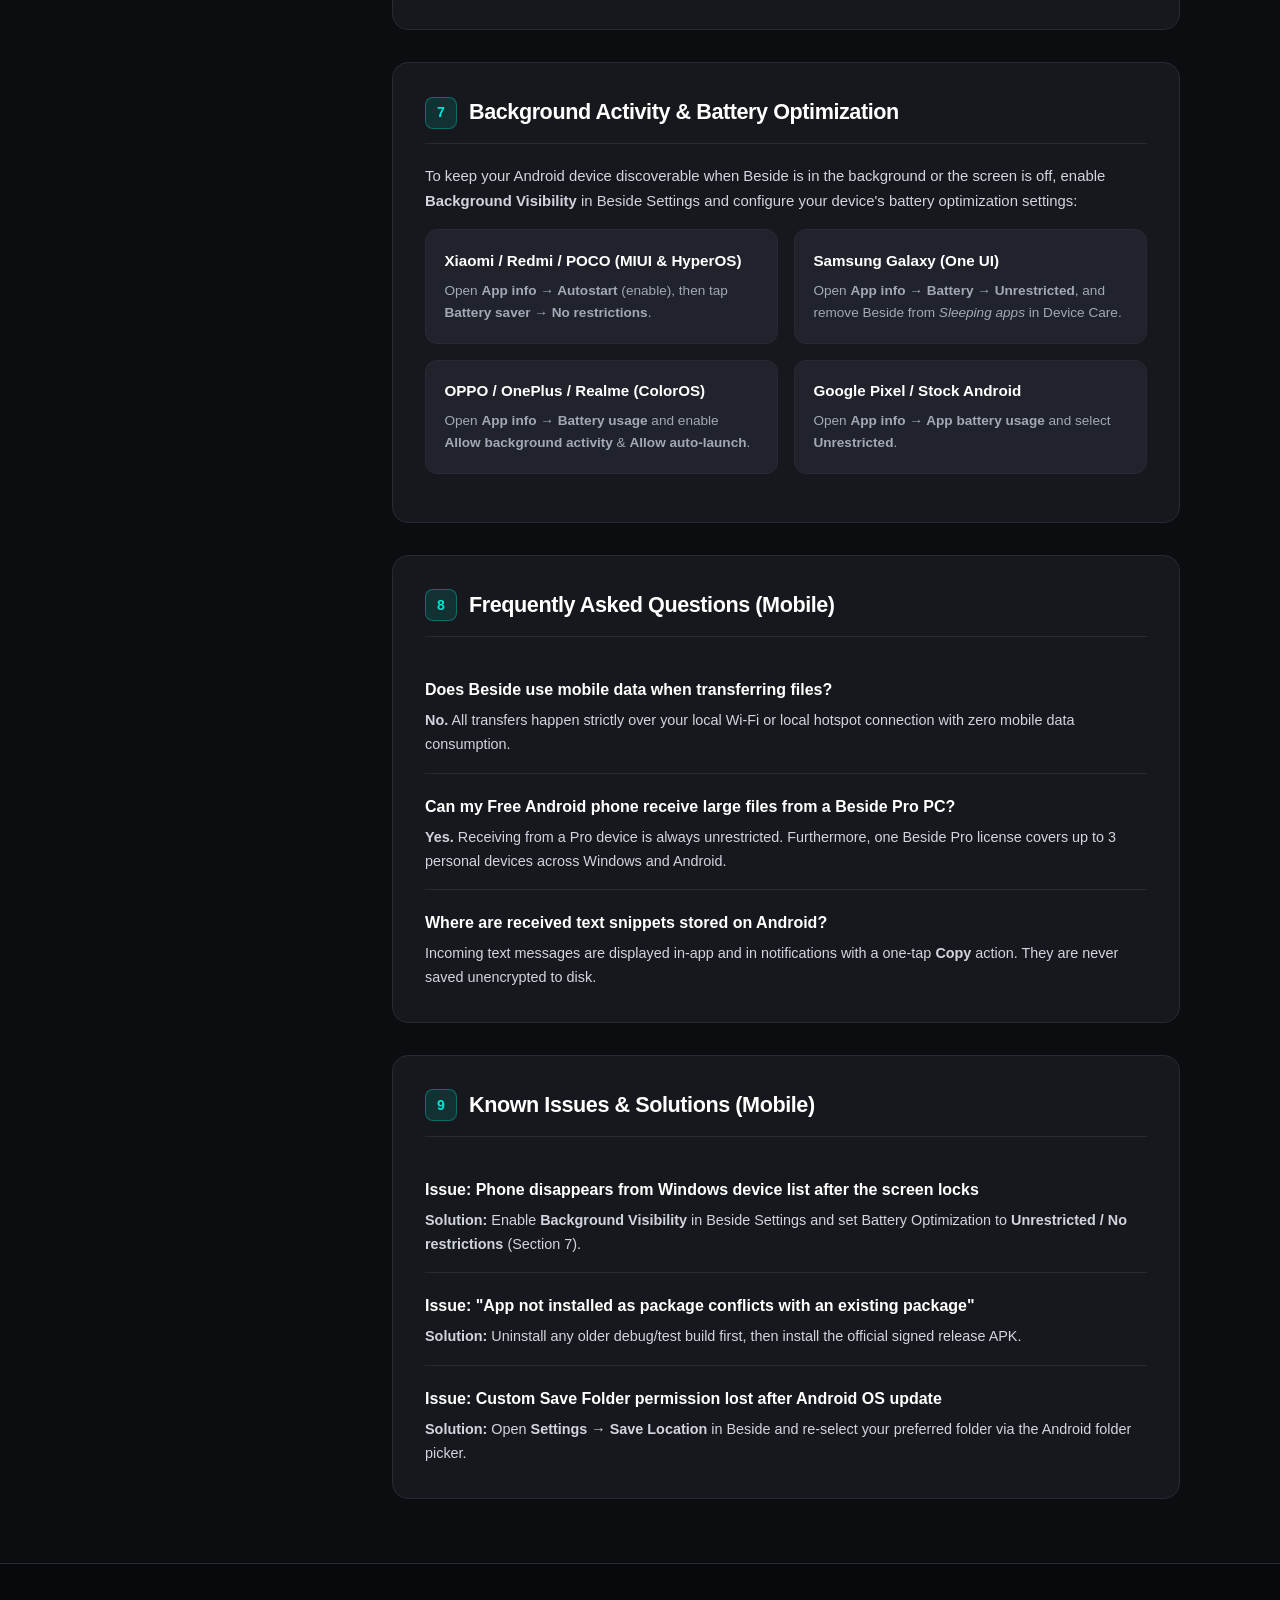
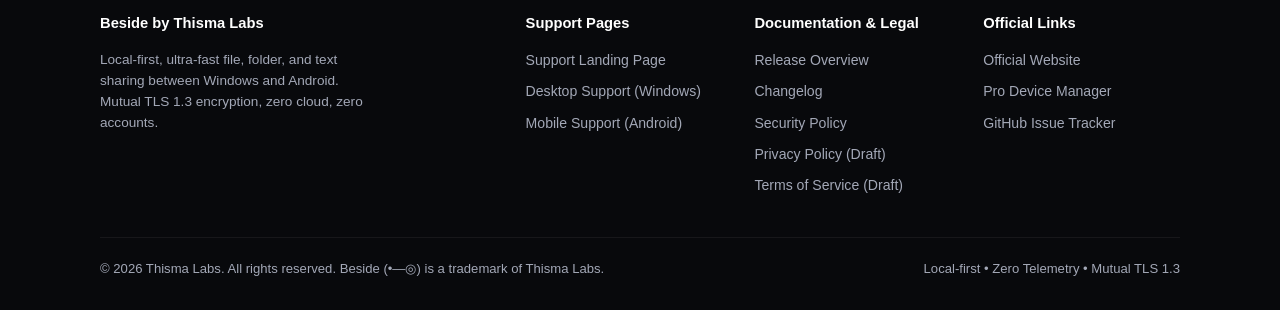
==== commit cb674527: "feat: update android support documentation and add device mockups" ====
--- a/mobile.html
+++ b/mobile.html
@@ -99,6 +99,23 @@
 
         <!-- Main Content -->
         <div class="support-content">
+          <!-- Android Mobile Visual Device Showcase -->
+          <div style="margin-bottom: 2rem; background: var(--card); border: 1px solid var(--border); border-radius: 18px; padding: 1.5rem; box-shadow: 0 10px 30px rgba(0,0,0,0.4);">
+            <div style="text-align: center; margin-bottom: 1rem;">
+              <div style="font-size: 0.75rem; font-weight: 700; color: var(--cyan); text-transform: uppercase; letter-spacing: 0.05em;">Android Mobile UI Architecture</div>
+              <h3 style="font-size: 1.25rem; font-weight: 800; color: var(--white); margin-top: 0.2rem;">Beside 4-Tab Mobile Navigation</h3>
+            </div>
+            <div style="text-align: center;">
+              <img src="assets/phone-hero-opt.png" alt="Beside Android Application running on Modern Smartphone" style="width: 100%; max-width: 320px; height: auto; display: block; margin: 0 auto; border-radius: 10px;" loading="lazy">
+            </div>
+            <div style="display: grid; grid-template-columns: repeat(auto-fit, minmax(180px, 1fr)); gap: 0.85rem; margin-top: 1.25rem; padding-top: 1.25rem; border-top: 1px solid var(--border); font-size: 0.82rem; color: var(--silver);">
+              <div><strong style="color: var(--white); display: block; margin-bottom: 0.2rem;">1. Home Tab</strong>Local identity status, nearby device cards with one-tap pair/send.</div>
+              <div><strong style="color: var(--white); display: block; margin-bottom: 0.2rem;">2. Activity Tab</strong>Categorized transfer logs (Files, Folders, Messages).</div>
+              <div><strong style="color: var(--white); display: block; margin-bottom: 0.2rem;">3. Trusted Tab</strong>Pinned cryptographic certificates with instant trust revocation.</div>
+              <div><strong style="color: var(--white); display: block; margin-bottom: 0.2rem;">4. Settings Tab</strong>Storage Access Framework (SAF) folder picker and background locks.</div>
+            </div>
+          </div>
+
           <!-- 1. Android Installation and Setup -->
           <section id="installation" class="support-section searchable-support-block">
             <div class="support-section-header">
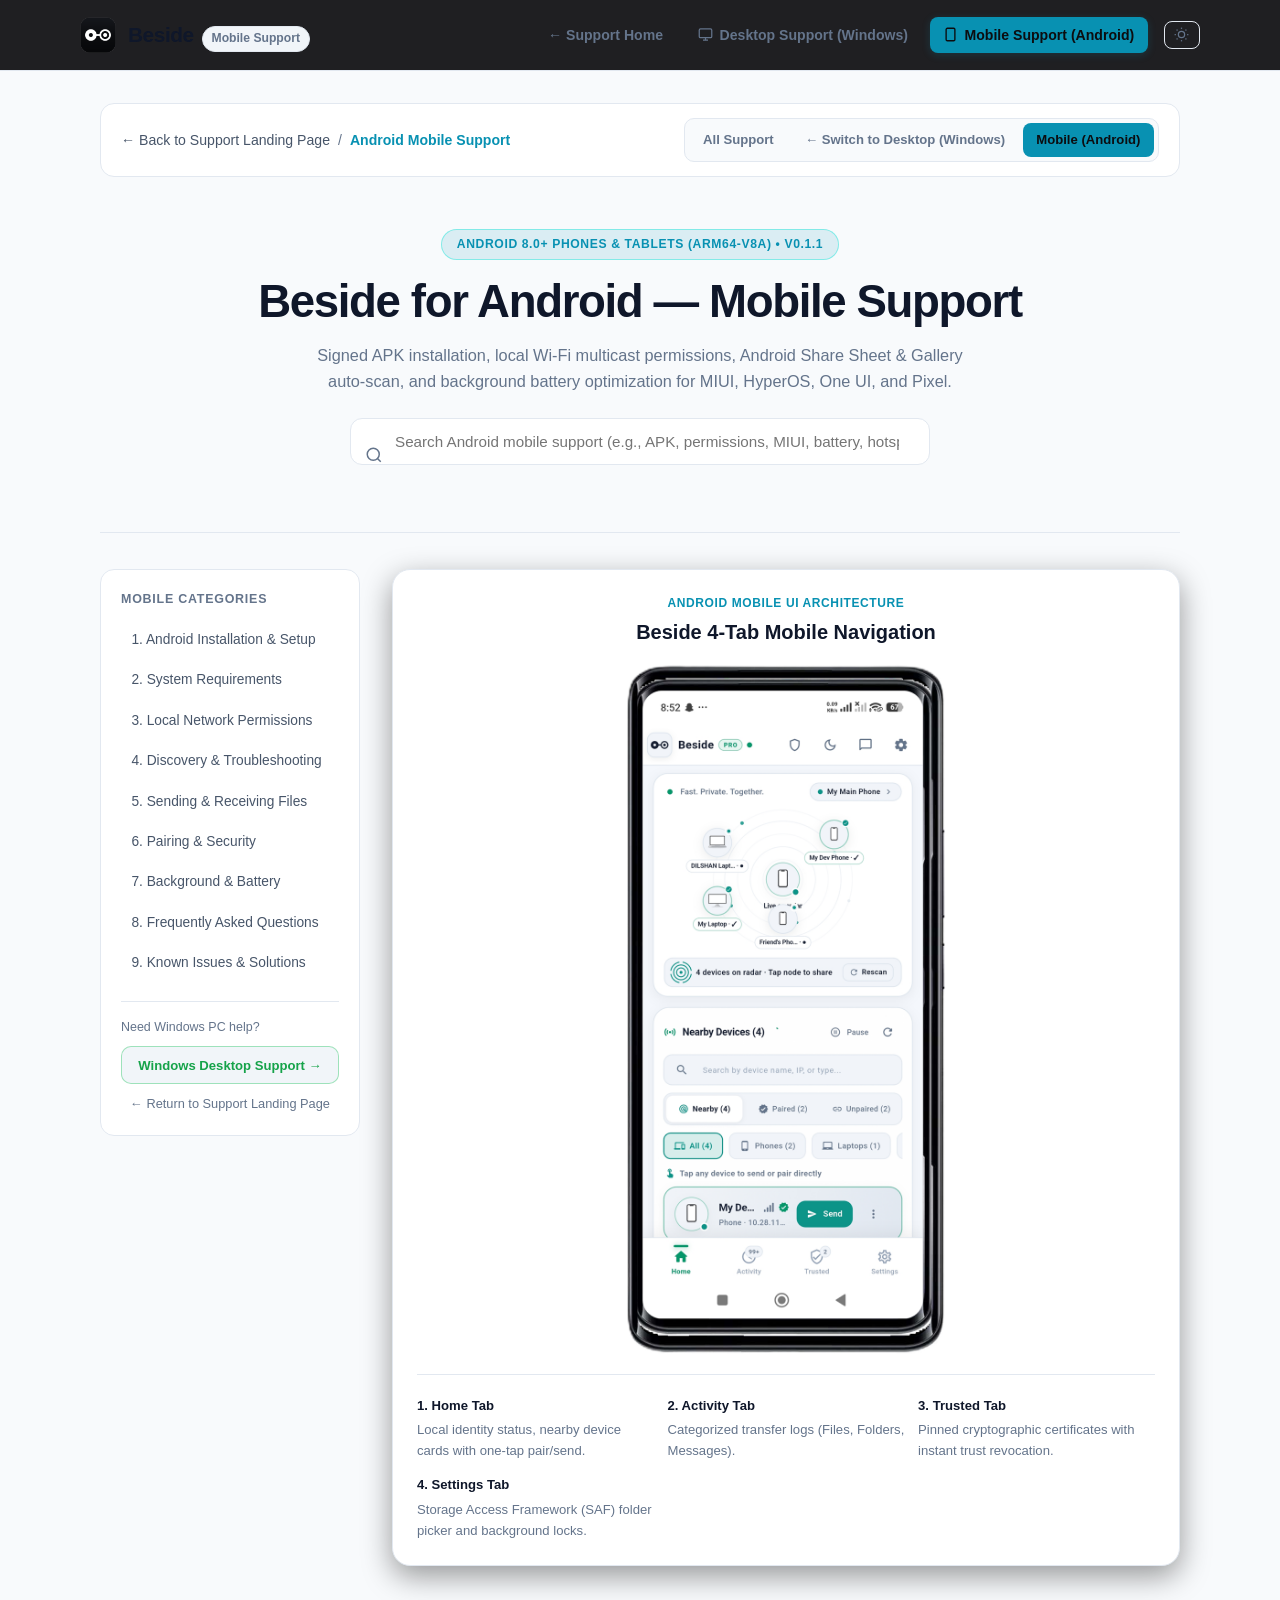
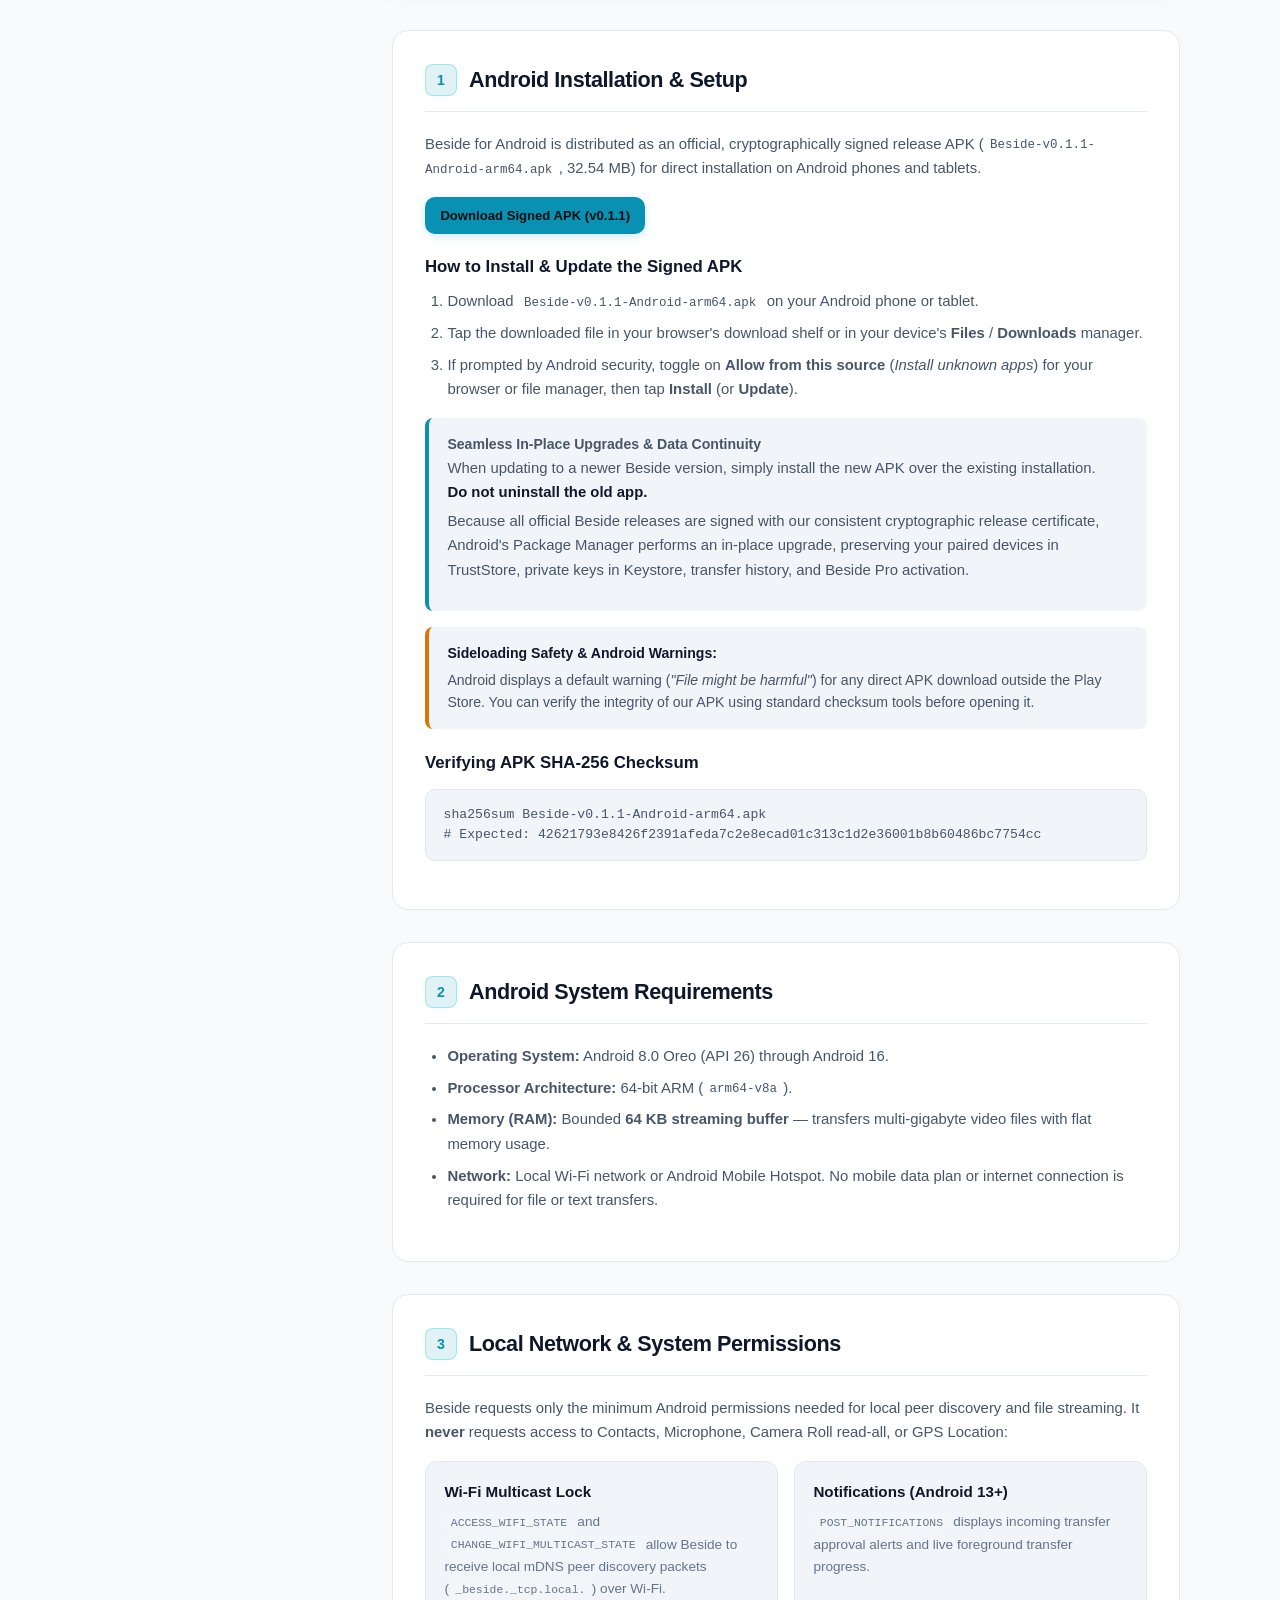
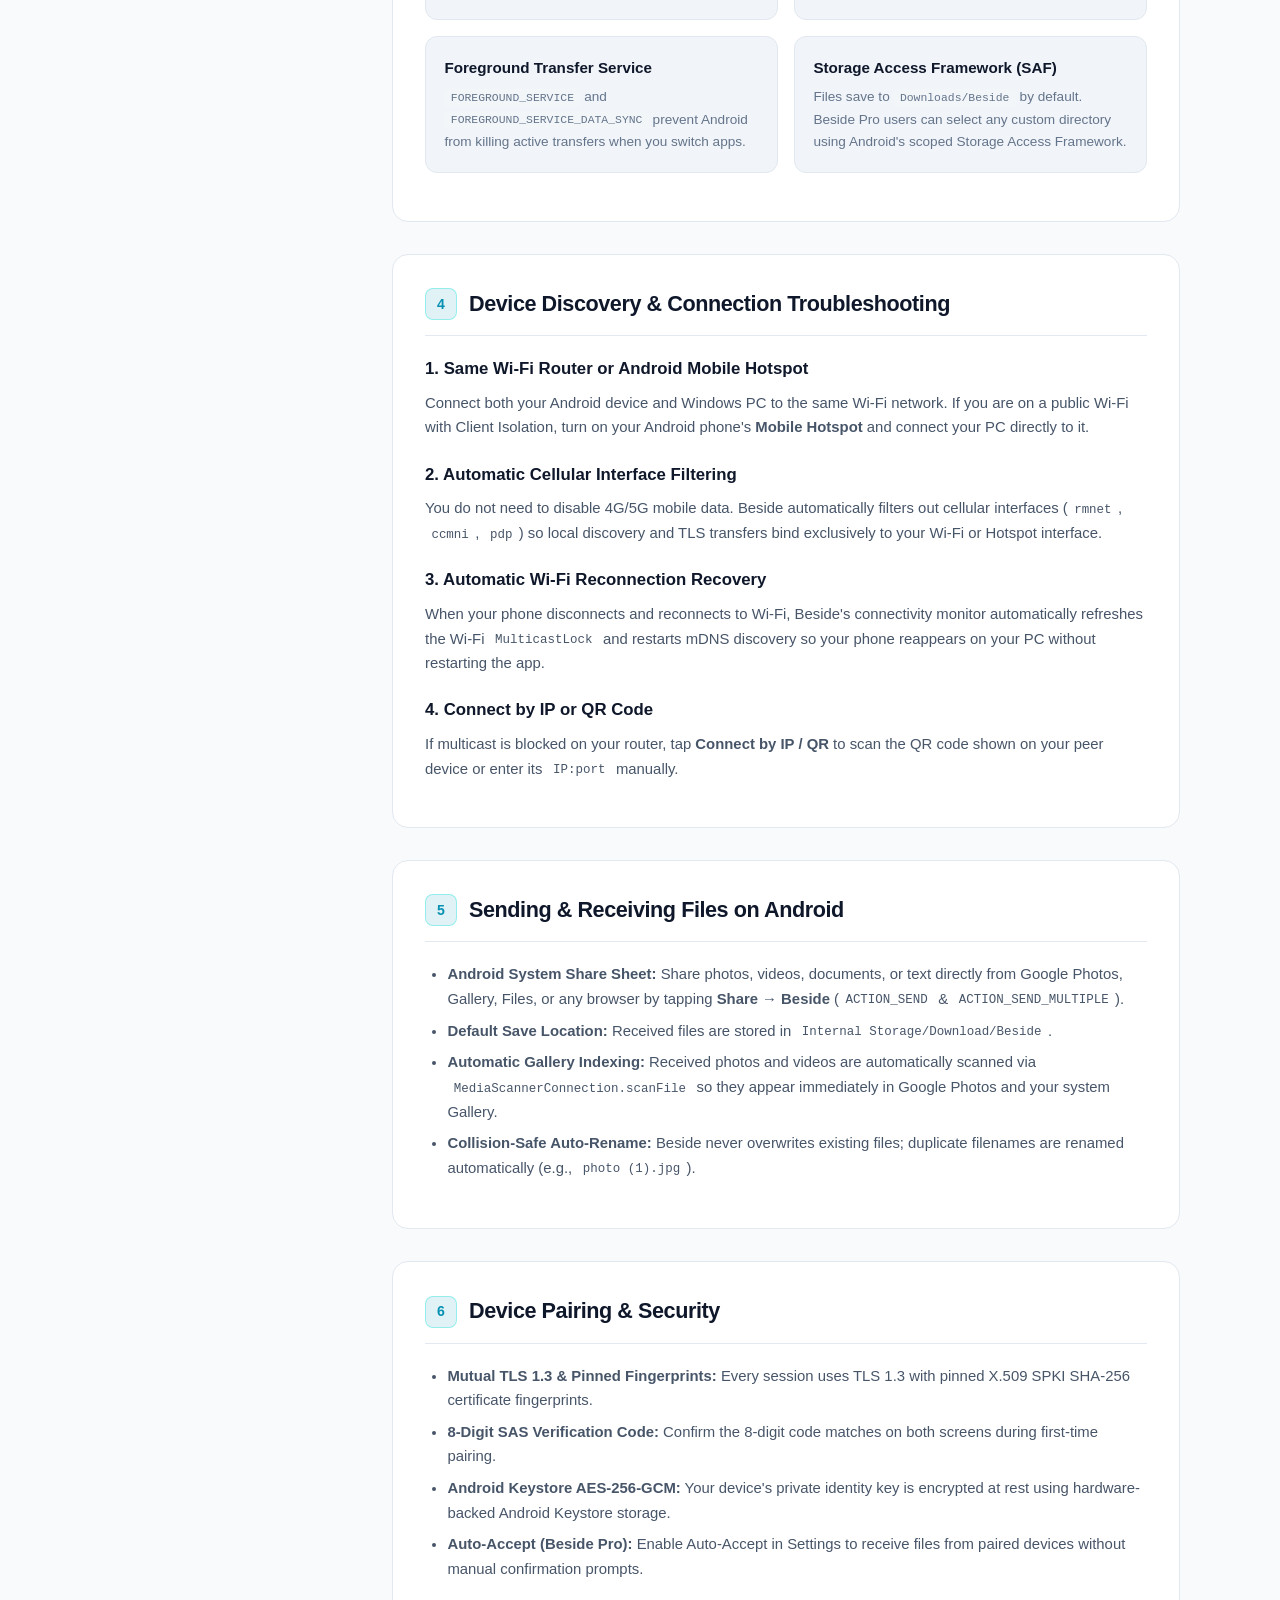
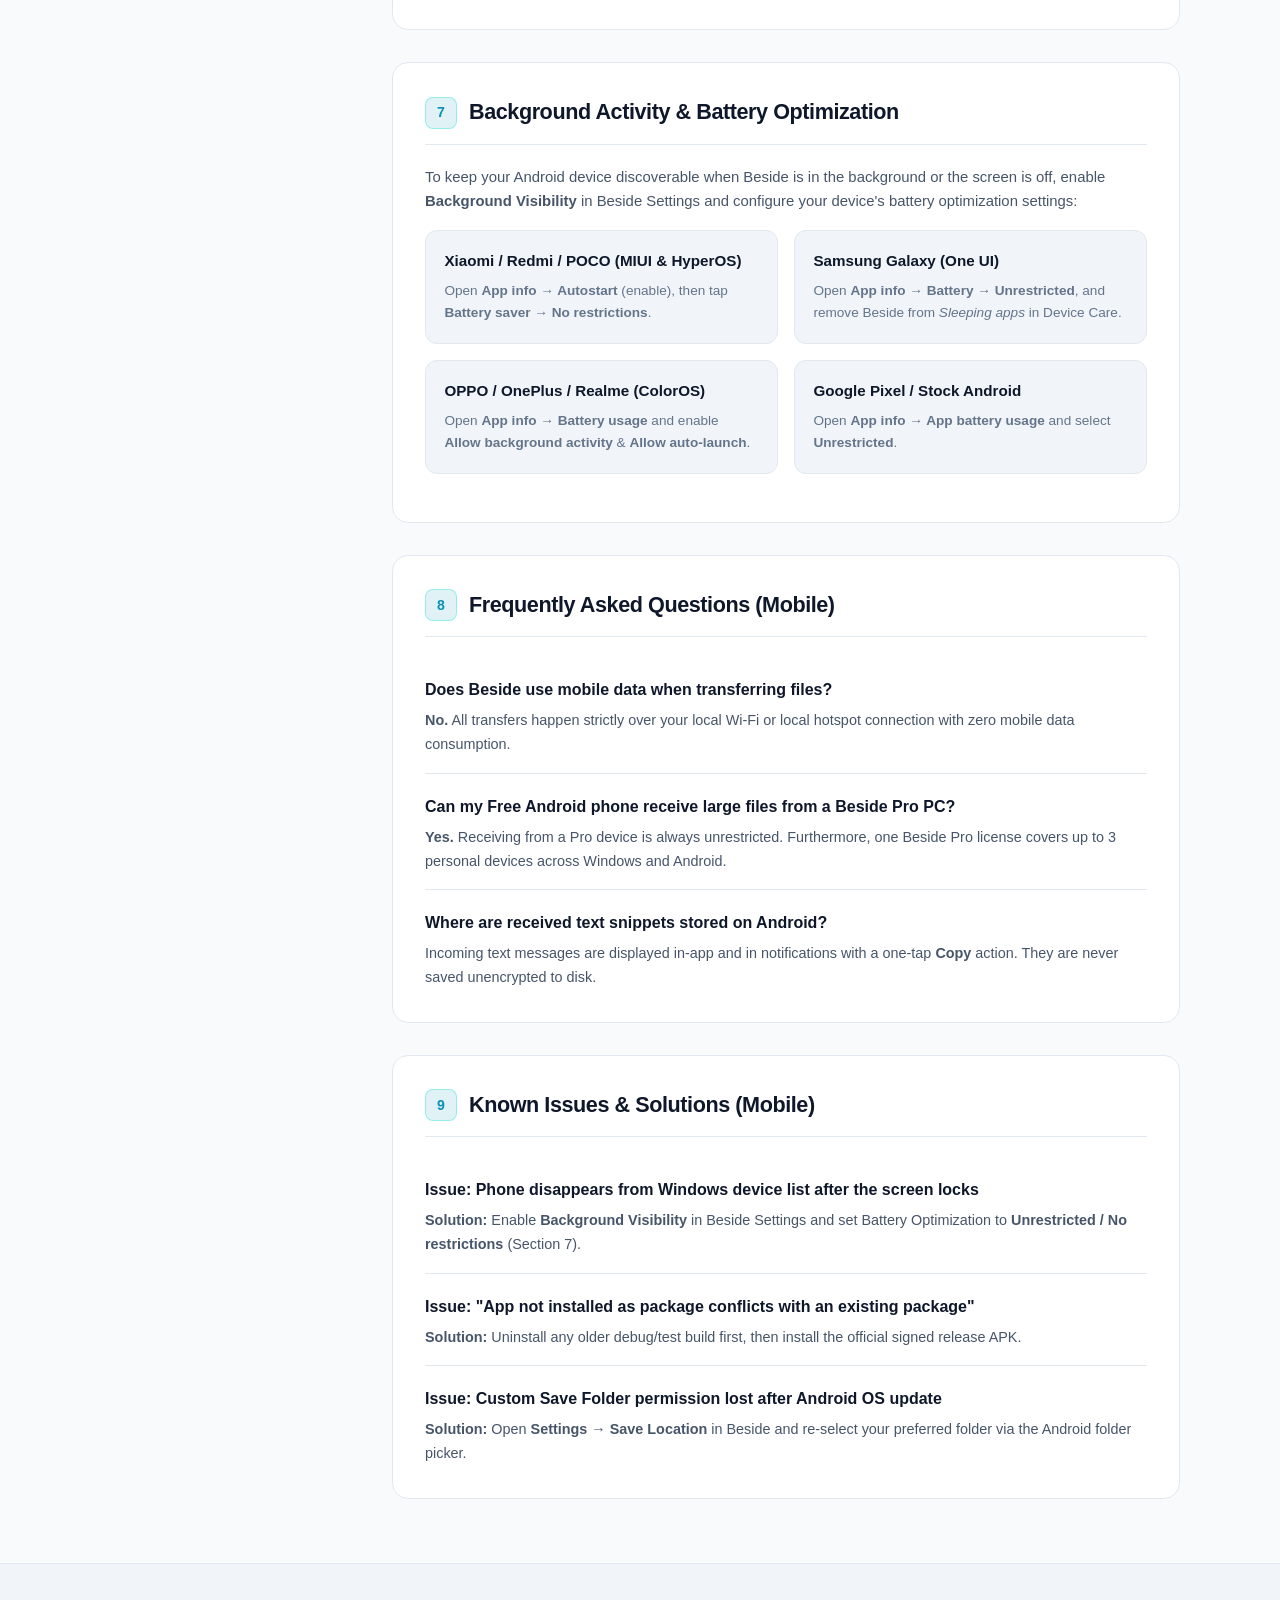
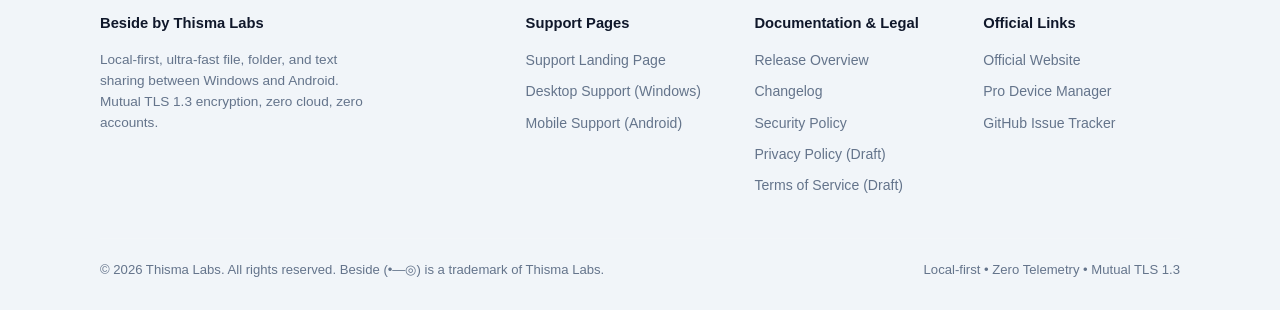
==== commit 1551ad13: "feat: add light and dark theme support with adaptive screenshots" ====
--- a/mobile.html
+++ b/mobile.html
@@ -7,6 +7,20 @@
   <meta name="description" content="Dedicated Android 8.0+ customer support for Beside: APK installation, local Wi-Fi multicast permissions, Share Sheet, Gallery auto-scan, and MIUI/HyperOS/One UI battery optimization.">
   <link rel="icon" type="image/png" href="assets/logo.png">
   <link rel="stylesheet" href="styles.css">
+  <script>
+    (function() {
+      var saved = localStorage.getItem('beside_theme');
+      if (saved === 'light' || (!saved && window.matchMedia && window.matchMedia('(prefers-color-scheme: light)').matches)) {
+        document.documentElement.setAttribute('data-theme', 'light');
+      }
+    })();
+    function toggleTheme() {
+      var cur = document.documentElement.getAttribute('data-theme') === 'light' ? 'light' : 'dark';
+      var next = cur === 'light' ? 'dark' : 'light';
+      document.documentElement.setAttribute('data-theme', next);
+      try { localStorage.setItem('beside_theme', next); } catch(e) {}
+    }
+  </script>
 </head>
 <body>
   <!-- Header & Navigation -->
@@ -30,6 +44,9 @@
           <svg width="15" height="15" viewBox="0 0 24 24" fill="none" stroke="currentColor" stroke-width="2.2"><rect x="5" y="2" width="14" height="20" rx="2"/><line x1="12" y1="18" x2="12.01" y2="18"/></svg>
           Mobile Support (Android)
         </a>
+        <button onclick="toggleTheme()" class="theme-toggle-btn" aria-label="Toggle theme" title="Toggle Light / Dark Theme" style="background: none; border: 1px solid var(--border); border-radius: 8px; color: var(--silver); padding: 0.35rem 0.6rem; cursor: pointer; display: inline-flex; align-items: center; justify-content: center; margin-left: 0.5rem;">
+          <svg width="15" height="15" viewBox="0 0 24 24" fill="none" stroke="currentColor" stroke-width="2"><circle cx="12" cy="12" r="5"/><line x1="12" y1="1" x2="12" y2="3"/><line x1="12" y1="21" x2="12" y2="23"/><line x1="4.22" y1="4.22" x2="5.64" y2="5.64"/><line x1="18.36" y1="18.36" x2="19.78" y2="19.78"/><line x1="1" y1="12" x2="3" y2="12"/><line x1="21" y1="12" x2="23" y2="12"/><line x1="4.22" y1="19.78" x2="5.64" y2="18.36"/><line x1="18.36" y1="5.64" x2="19.78" y2="4.22"/></svg>
+        </button>
       </nav>
     </div>
   </header>
@@ -106,7 +123,8 @@
               <h3 style="font-size: 1.25rem; font-weight: 800; color: var(--white); margin-top: 0.2rem;">Beside 4-Tab Mobile Navigation</h3>
             </div>
             <div style="text-align: center;">
-              <img src="assets/phone-hero-opt.png" alt="Beside Android Application running on Modern Smartphone" style="width: 100%; max-width: 320px; height: auto; display: block; margin: 0 auto; border-radius: 10px;" loading="lazy">
+              <img src="assets/phone-hero-opt.png" class="theme-img-dark" alt="Beside Android Application running on Modern Smartphone" style="width: 100%; max-width: 320px; height: auto; display: block; margin: 0 auto; border-radius: 10px;" loading="lazy">
+              <img src="assets/phone-hero-light-opt.png" class="theme-img-light" alt="Beside Android Application running on Modern Smartphone (Light Theme)" style="width: 100%; max-width: 320px; height: auto; display: none; margin: 0 auto; border-radius: 10px;" loading="lazy">
             </div>
             <div style="display: grid; grid-template-columns: repeat(auto-fit, minmax(180px, 1fr)); gap: 0.85rem; margin-top: 1.25rem; padding-top: 1.25rem; border-top: 1px solid var(--border); font-size: 0.82rem; color: var(--silver);">
               <div><strong style="color: var(--white); display: block; margin-bottom: 0.2rem;">1. Home Tab</strong>Local identity status, nearby device cards with one-tap pair/send.</div>
--- a/styles.css
+++ b/styles.css
@@ -29,6 +29,51 @@
   --max-w: 1120px;
 }
 
+[data-theme="light"] {
+  --bg: #F8FAFC;
+  --bg-footer: #F1F5F9;
+  --card: #FFFFFF;
+  --card-elevated: #F1F5F9;
+  --card-hover: #E2E8F0;
+  --border: #E2E8F0;
+  --border-focus: #CBD5E1;
+  --emerald: #16A34A;
+  --emerald-subtle: rgba(22, 163, 74, 0.12);
+  --emerald-glow: rgba(22, 163, 74, 0.20);
+  --cyan: #0891B2;
+  --cyan-subtle: rgba(8, 145, 178, 0.12);
+  --cyan-glow: rgba(8, 145, 178, 0.20);
+  --amber: #D97706;
+  --amber-subtle: rgba(217, 119, 6, 0.12);
+  --white: #0F172A;
+  --silver: #64748B;
+  --silver-light: #475569;
+}
+
+/* Theme image switching */
+[data-theme="light"] .theme-img-dark { display: none !important; }
+[data-theme="light"] .theme-img-light { display: block !important; }
+
+:root:not([data-theme="light"]) .theme-img-light { display: none !important; }
+:root:not([data-theme="light"]) .theme-img-dark { display: block !important; }
+
+@media (prefers-color-scheme: light) {
+  :root:not([data-theme="dark"]) {
+    --bg: #F8FAFC;
+    --bg-footer: #F1F5F9;
+    --card: #FFFFFF;
+    --card-elevated: #F1F5F9;
+    --card-hover: #E2E8F0;
+    --border: #E2E8F0;
+    --border-focus: #CBD5E1;
+    --white: #0F172A;
+    --silver: #64748B;
+    --silver-light: #475569;
+  }
+  :root:not([data-theme="dark"]) .theme-img-dark { display: none !important; }
+  :root:not([data-theme="dark"]) .theme-img-light { display: block !important; }
+}
+
 * {
   box-sizing: border-box;
   margin: 0;
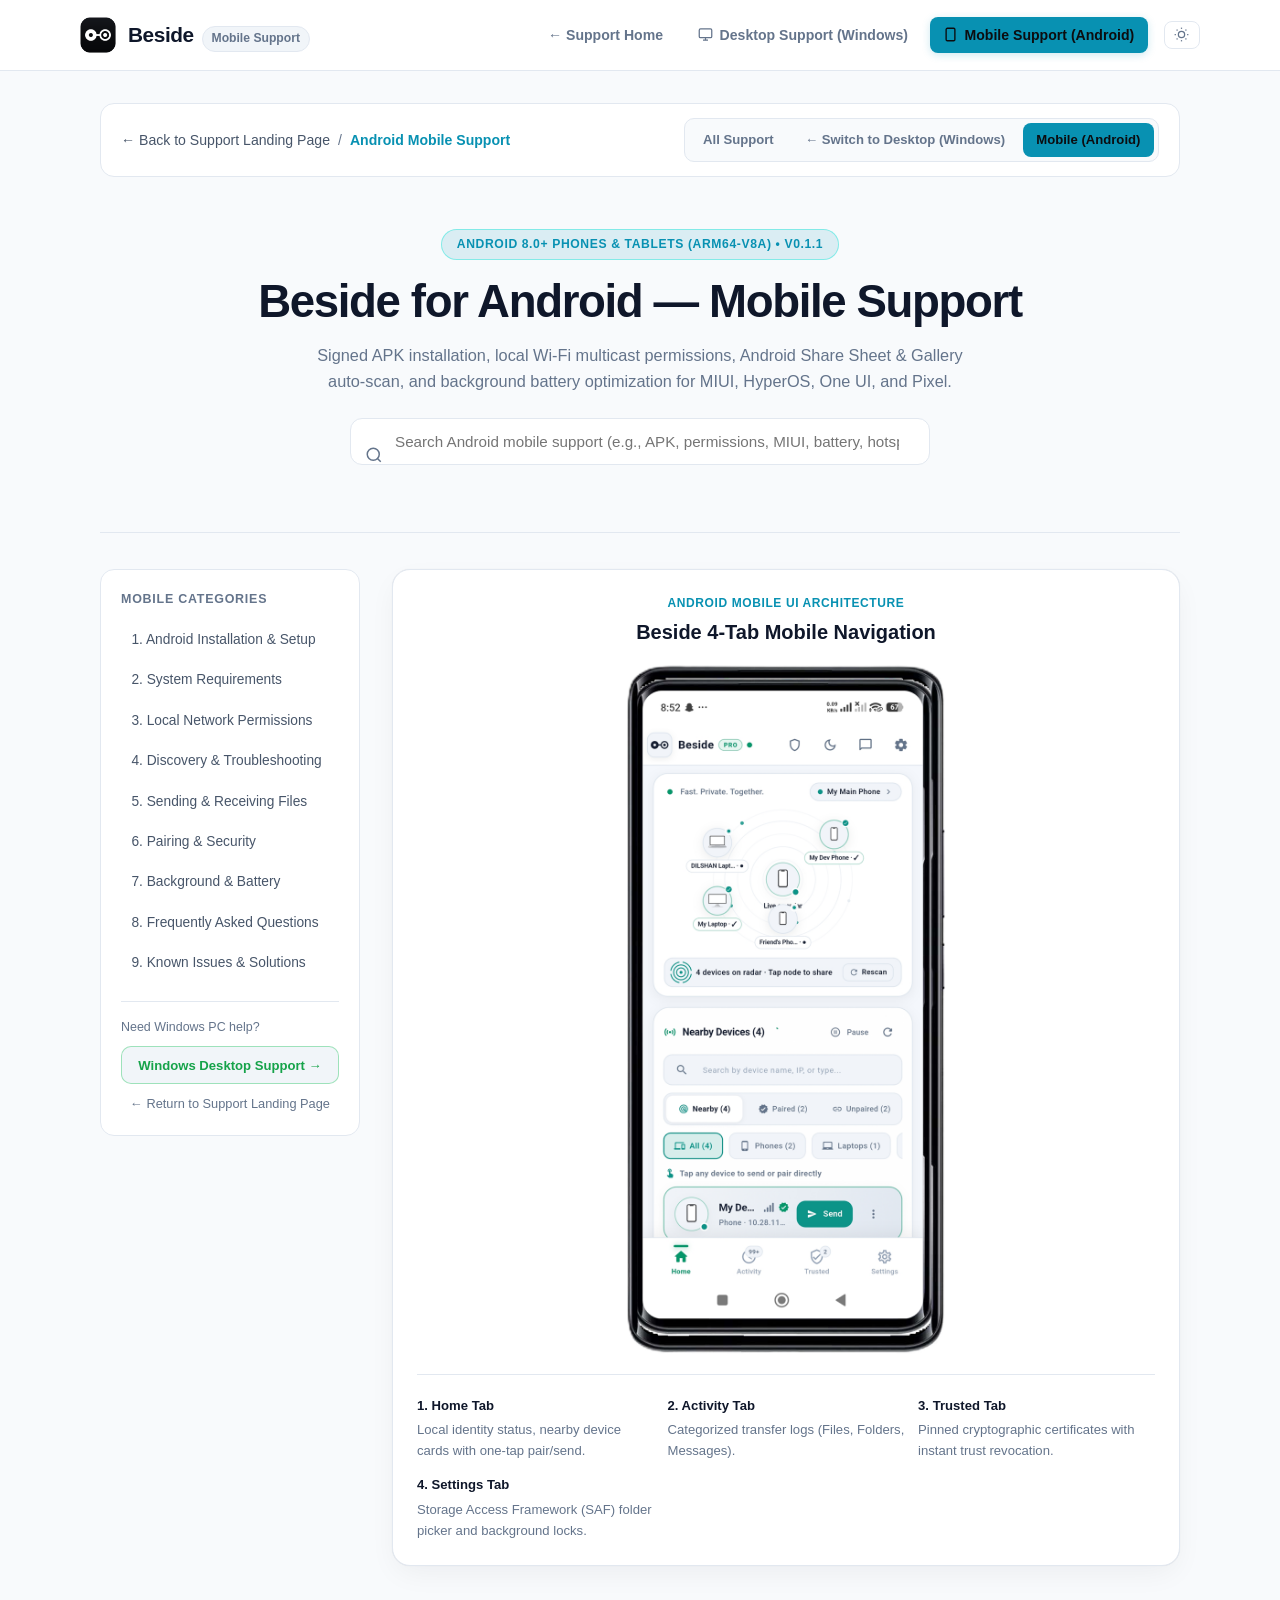
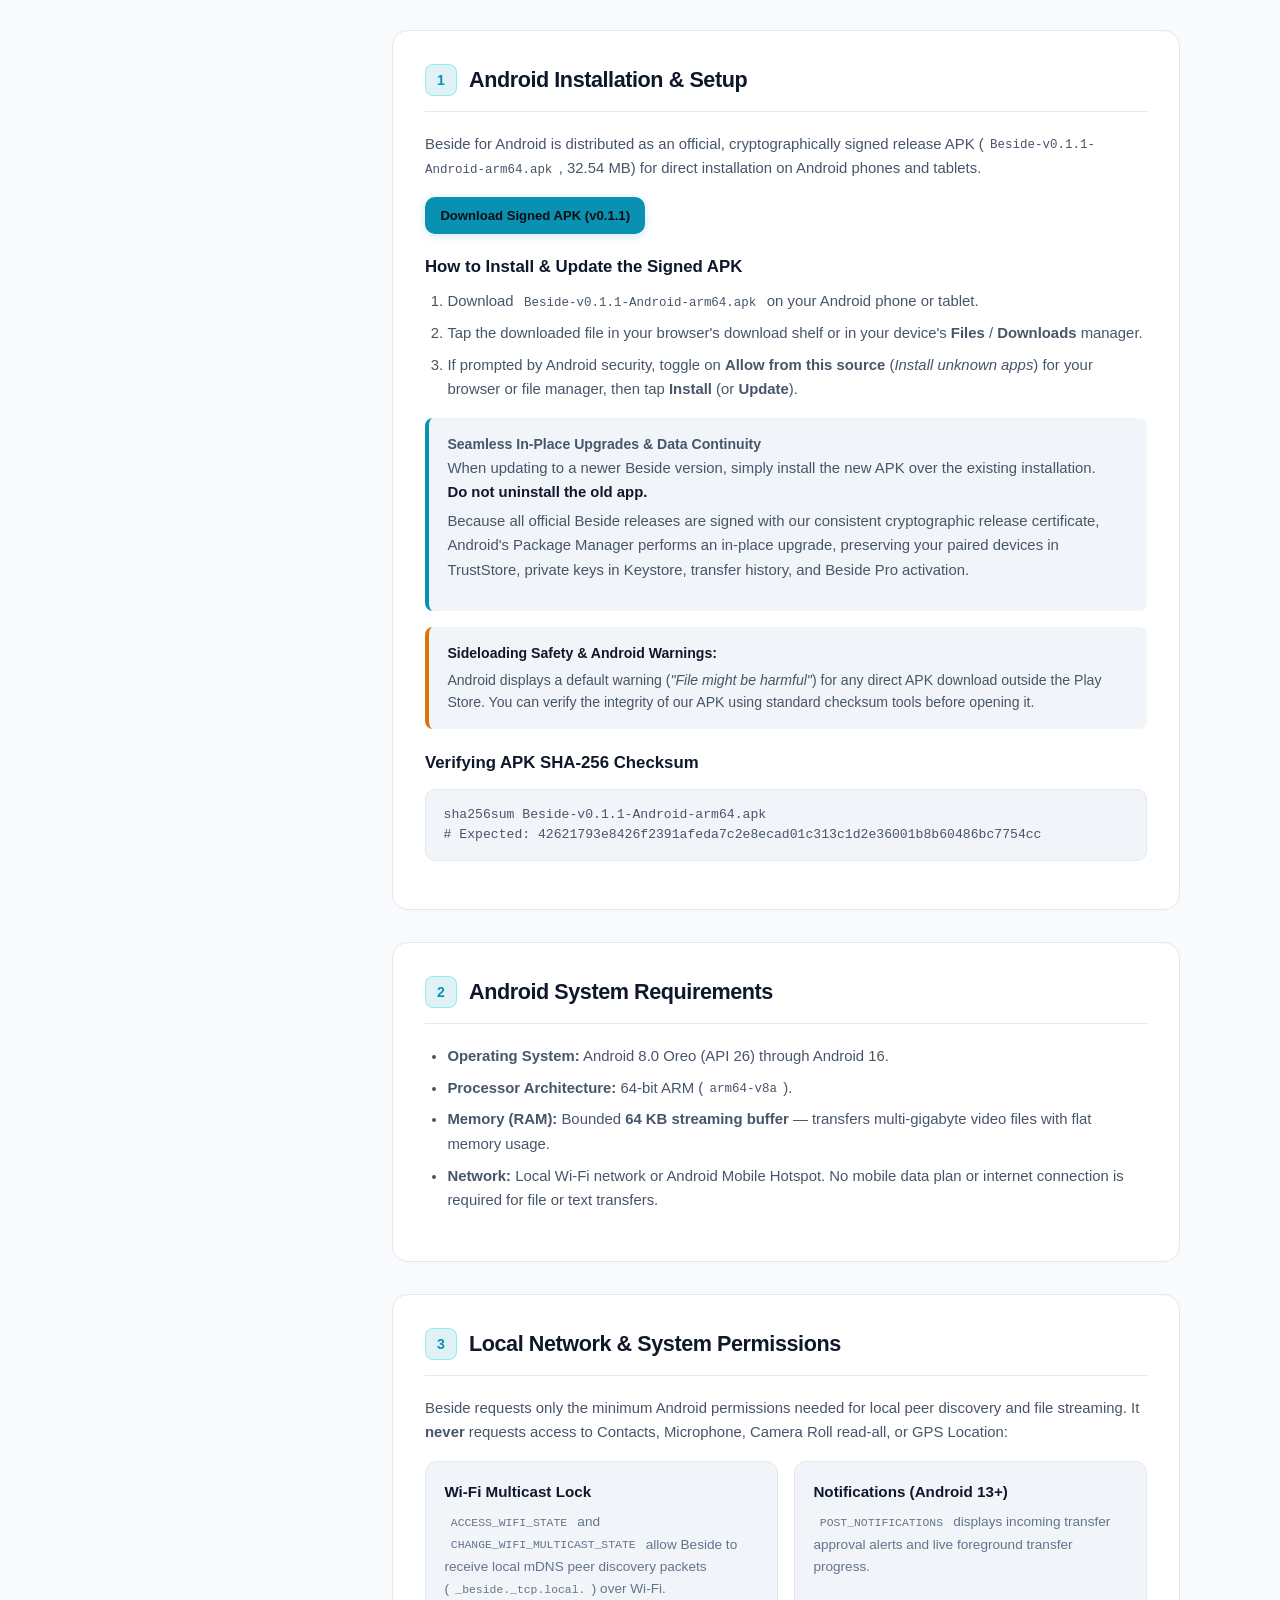
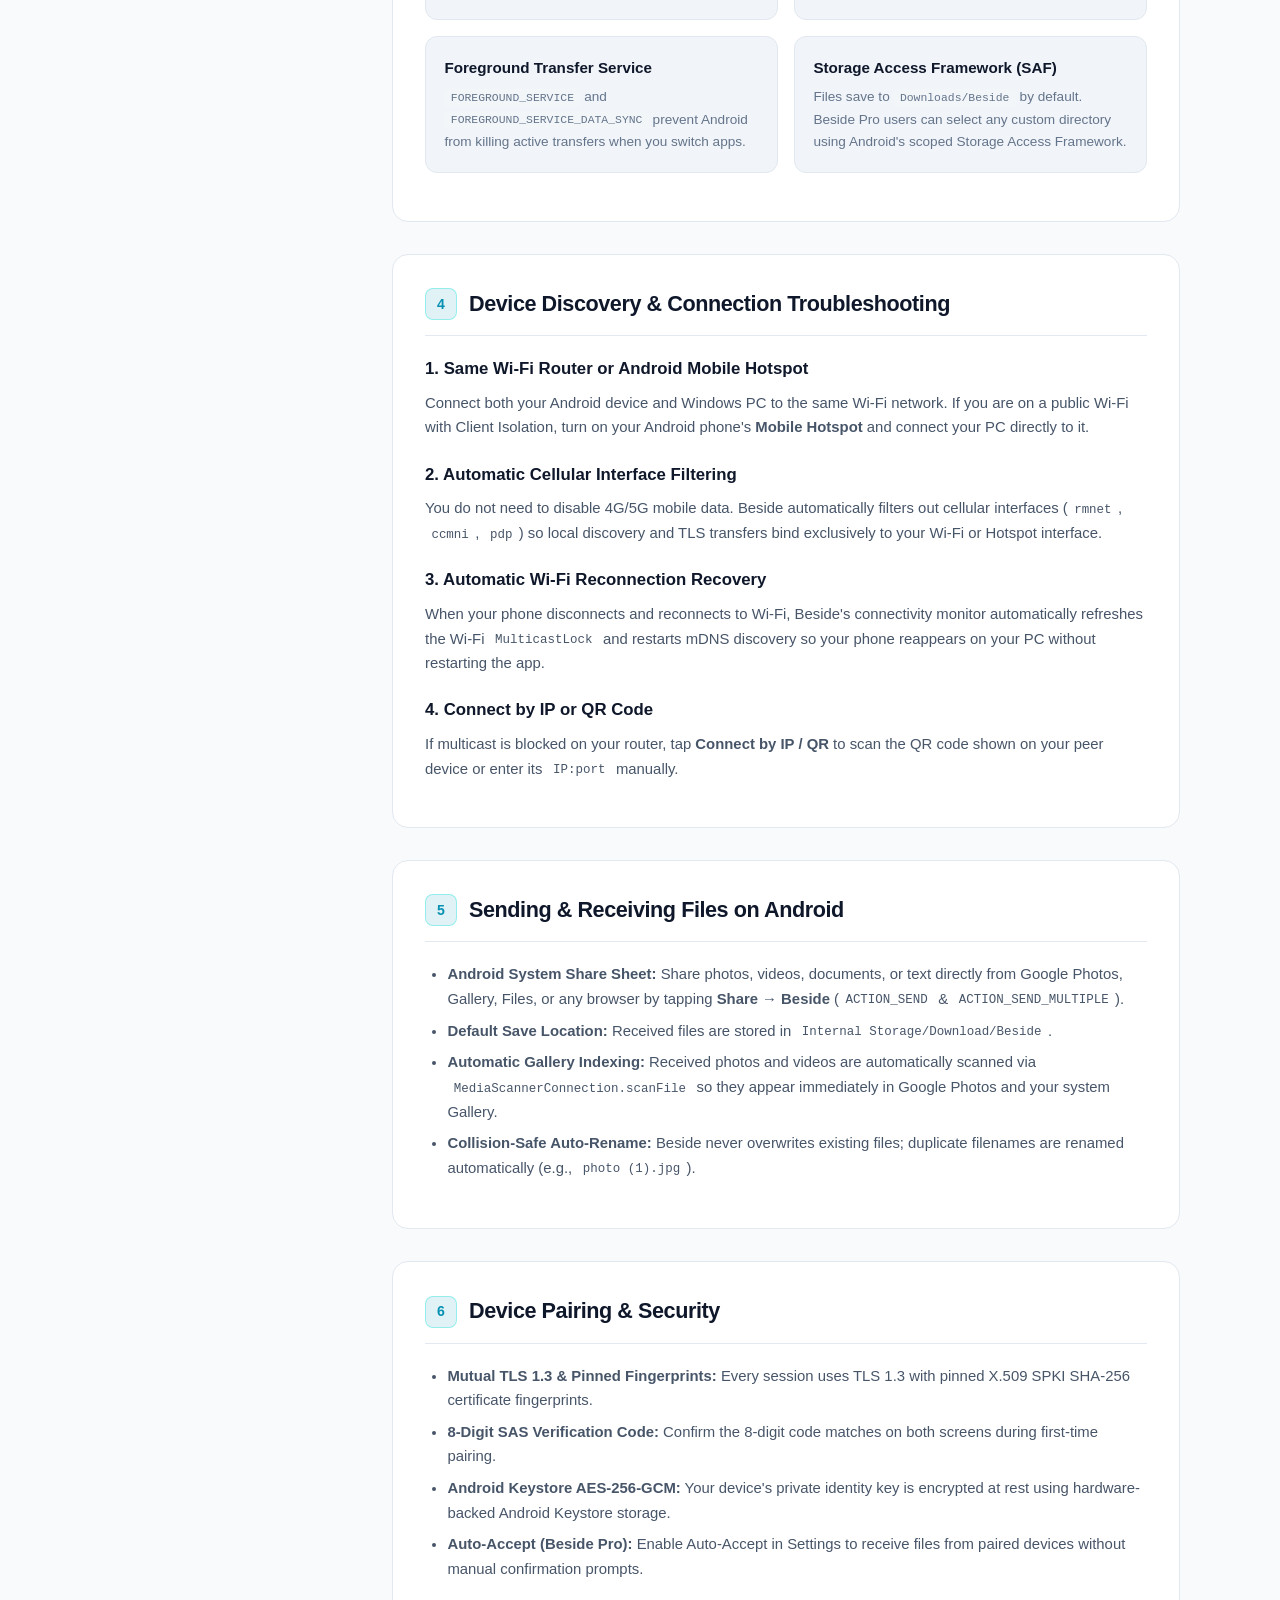
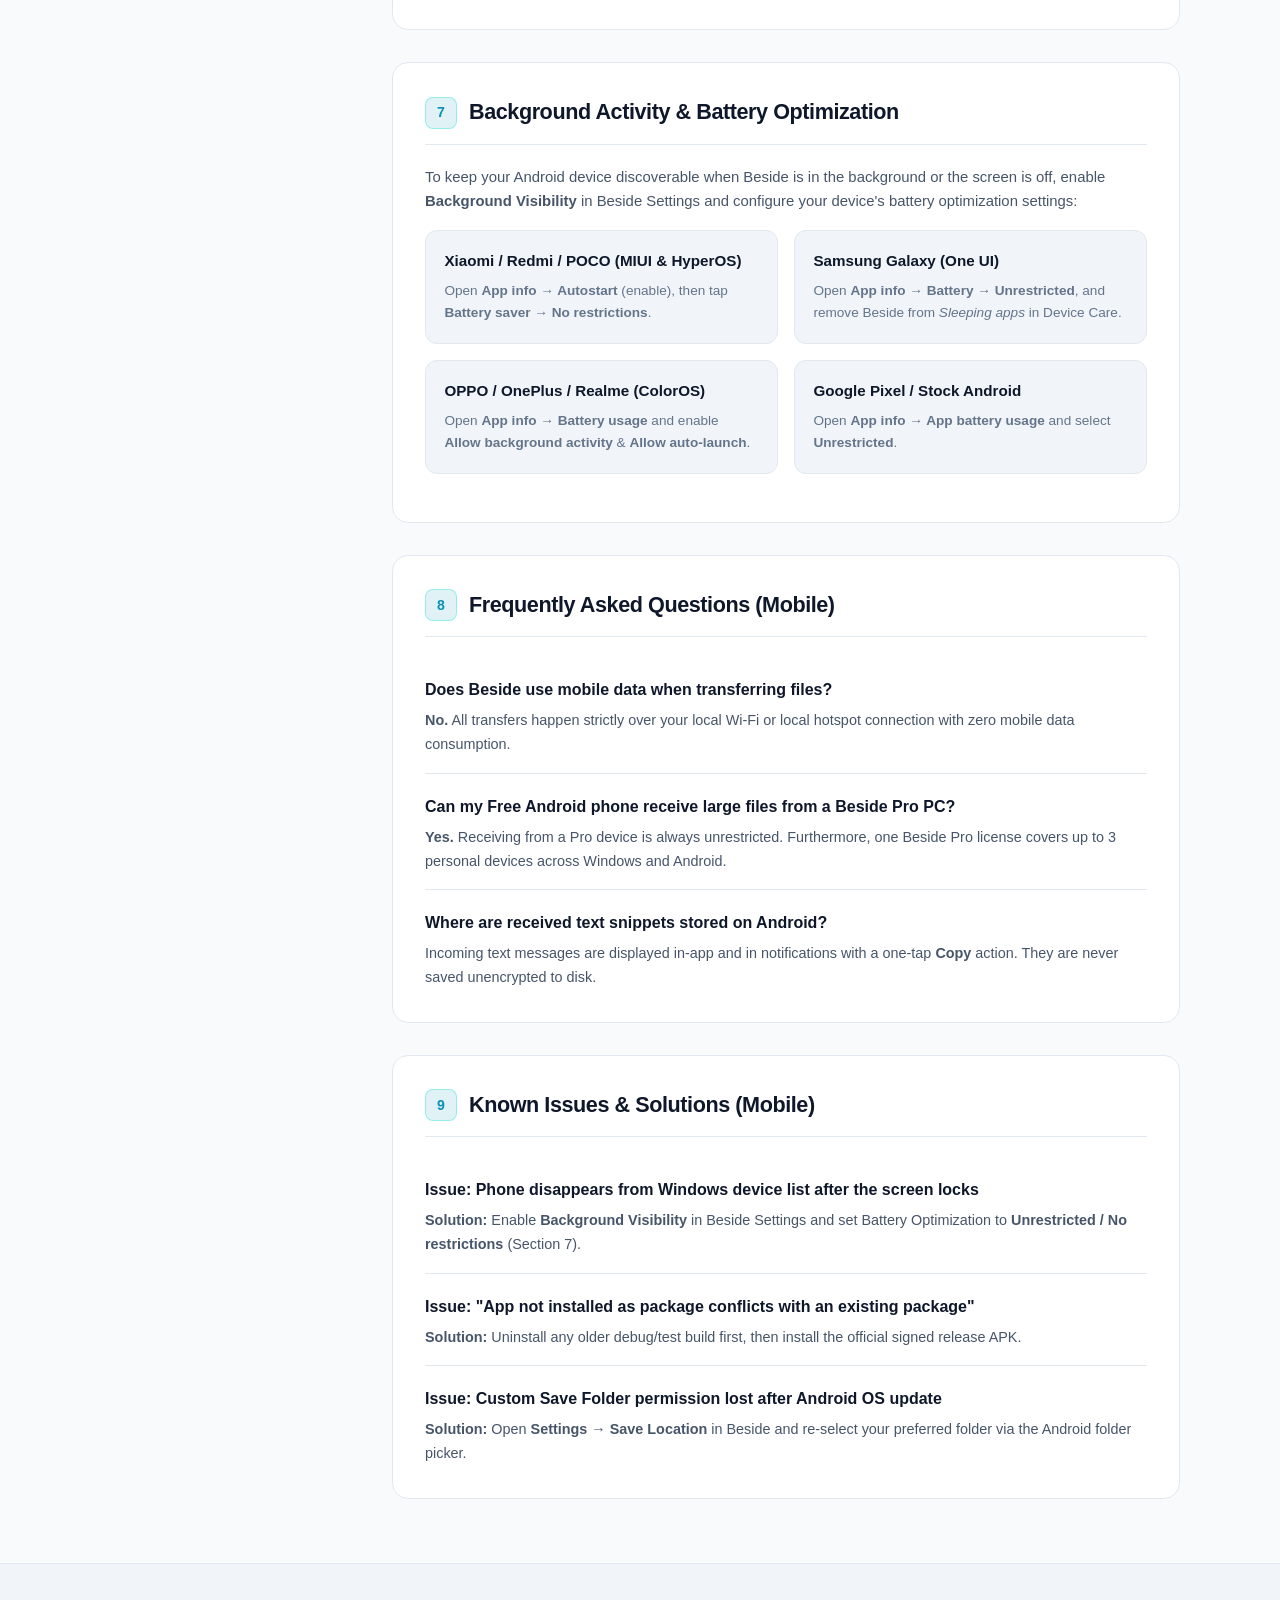
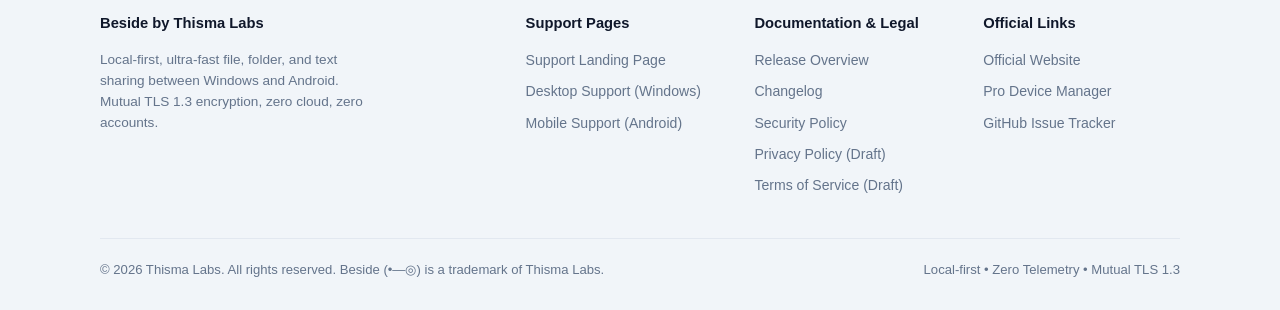
==== commit 74b063a3: "fix(ui): complete light theme styling and shadow tokens" ====
--- a/mobile.html
+++ b/mobile.html
@@ -117,7 +117,7 @@
         <!-- Main Content -->
         <div class="support-content">
           <!-- Android Mobile Visual Device Showcase -->
-          <div style="margin-bottom: 2rem; background: var(--card); border: 1px solid var(--border); border-radius: 18px; padding: 1.5rem; box-shadow: 0 10px 30px rgba(0,0,0,0.4);">
+          <div style="margin-bottom: 2rem; background: var(--card); border: 1px solid var(--border); border-radius: 18px; padding: 1.5rem; box-shadow: var(--shadow-card);">
             <div style="text-align: center; margin-bottom: 1rem;">
               <div style="font-size: 0.75rem; font-weight: 700; color: var(--cyan); text-transform: uppercase; letter-spacing: 0.05em;">Android Mobile UI Architecture</div>
               <h3 style="font-size: 1.25rem; font-weight: 800; color: var(--white); margin-top: 0.2rem;">Beside 4-Tab Mobile Navigation</h3>
--- a/styles.css
+++ b/styles.css
@@ -8,6 +8,7 @@
 :root {
   --bg: #0C0D10;
   --bg-footer: #08090C;
+  --header-bg: rgba(12, 13, 16, 0.90);
   --card: #16181D;
   --card-elevated: #20232B;
   --card-hover: #262A34;
@@ -24,6 +25,7 @@
   --white: #FFFFFF;
   --silver: #A3A8B7;
   --silver-light: #D1D5E0;
+  --shadow-card: 0 10px 30px rgba(0, 0, 0, 0.4);
   --font-sans: -apple-system, BlinkMacSystemFont, "Segoe UI", Roboto, Inter, Helvetica, Arial, sans-serif;
   --font-mono: ui-monospace, "Cascadia Code", "JetBrains Mono", Consolas, monospace;
   --max-w: 1120px;
@@ -32,6 +34,7 @@
 [data-theme="light"] {
   --bg: #F8FAFC;
   --bg-footer: #F1F5F9;
+  --header-bg: rgba(255, 255, 255, 0.92);
   --card: #FFFFFF;
   --card-elevated: #F1F5F9;
   --card-hover: #E2E8F0;
@@ -48,6 +51,7 @@
   --white: #0F172A;
   --silver: #64748B;
   --silver-light: #475569;
+  --shadow-card: 0 10px 30px -5px rgba(15, 23, 42, 0.06), 0 0 1px rgba(15, 23, 42, 0.1);
 }
 
 /* Theme image switching */
@@ -61,6 +65,7 @@
   :root:not([data-theme="dark"]) {
     --bg: #F8FAFC;
     --bg-footer: #F1F5F9;
+    --header-bg: rgba(255, 255, 255, 0.92);
     --card: #FFFFFF;
     --card-elevated: #F1F5F9;
     --card-hover: #E2E8F0;
@@ -69,6 +74,7 @@
     --white: #0F172A;
     --silver: #64748B;
     --silver-light: #475569;
+    --shadow-card: 0 10px 30px -5px rgba(15, 23, 42, 0.06), 0 0 1px rgba(15, 23, 42, 0.1);
   }
   :root:not([data-theme="dark"]) .theme-img-dark { display: none !important; }
   :root:not([data-theme="dark"]) .theme-img-light { display: block !important; }
@@ -114,7 +120,7 @@
   position: sticky;
   top: 0;
   z-index: 100;
-  background: rgba(12, 13, 16, 0.92);
+  background: var(--header-bg);
   backdrop-filter: blur(14px);
   -webkit-backdrop-filter: blur(14px);
   border-bottom: 1px solid var(--border);
@@ -783,7 +789,7 @@
 }
 
 .footer-bottom {
-  border-top: 1px solid rgba(255, 255, 255, 0.06);
+  border-top: 1px solid var(--border);
   padding-top: 1.25rem;
   display: flex;
   align-items: center;
@@ -791,6 +797,7 @@
   flex-wrap: wrap;
   gap: 1rem;
   font-size: 0.82rem;
+  color: var(--silver);
 }
 
 /* Responsive Breakpoints */
